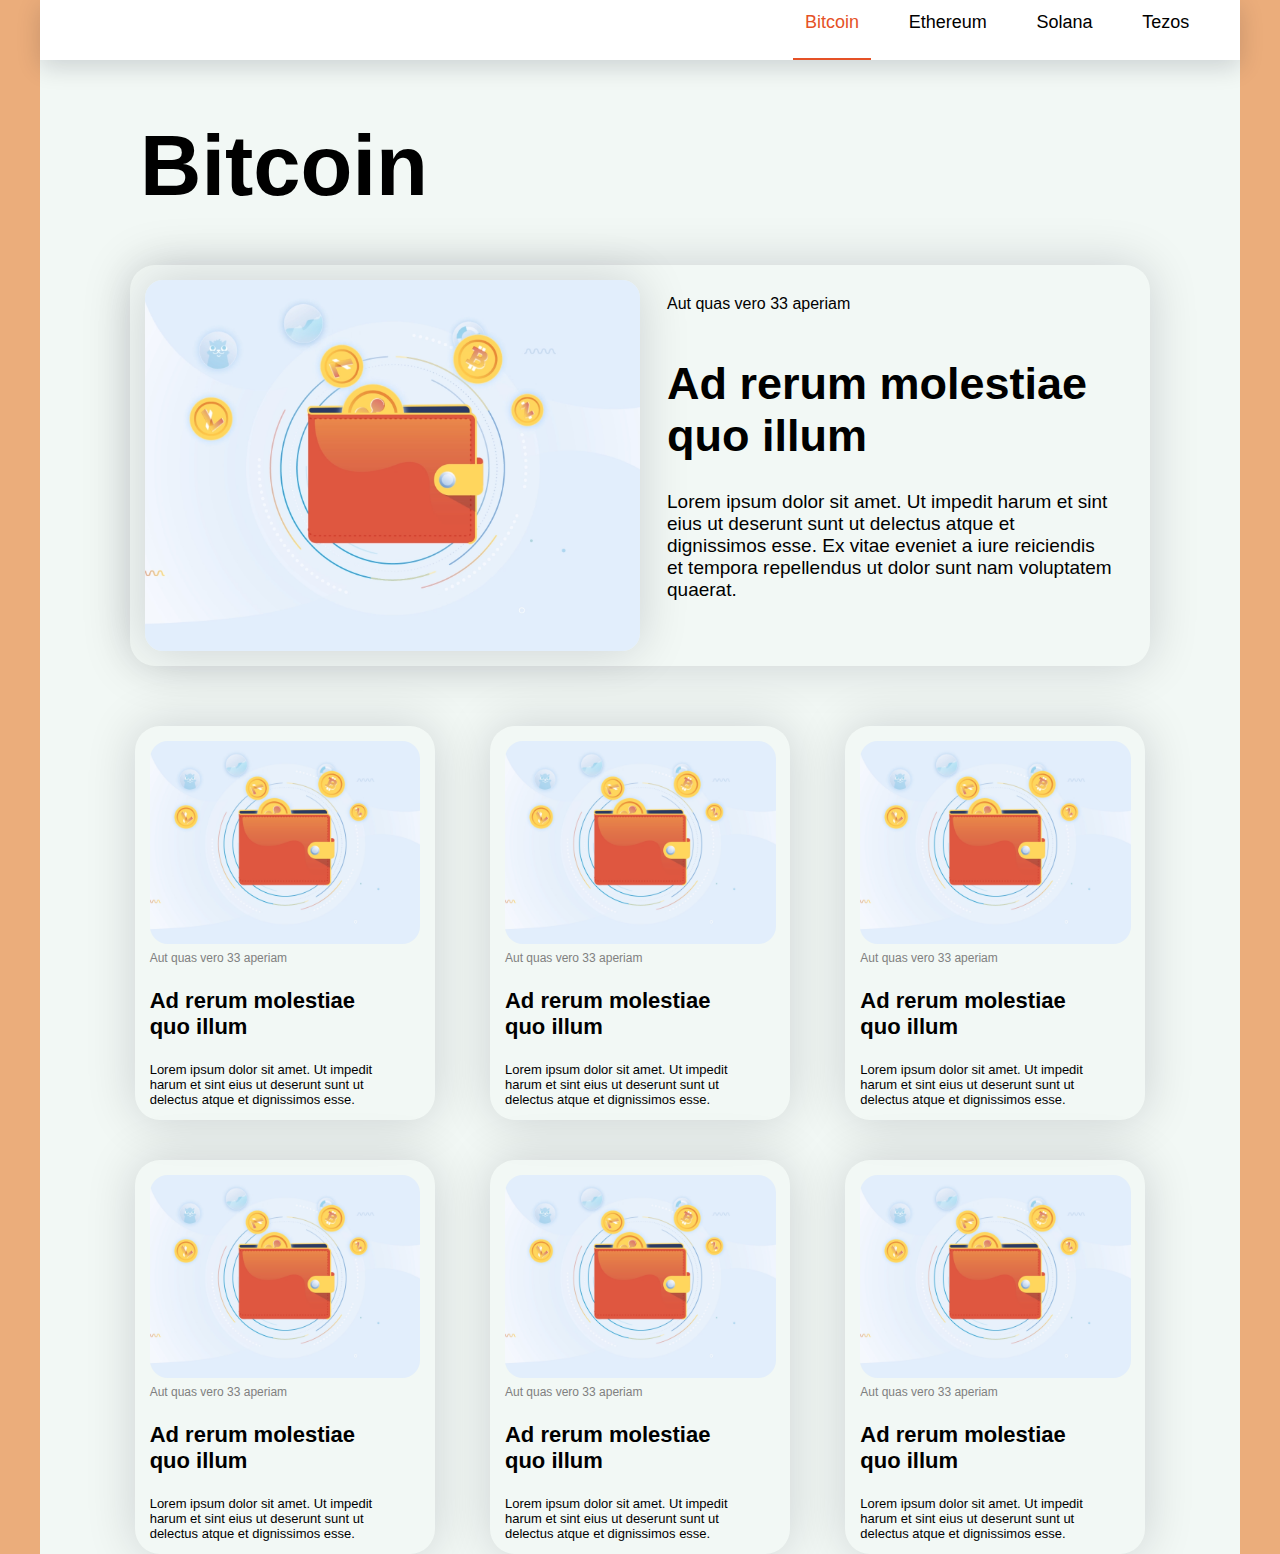
==== index.html @ 42859161 "Initial commit" ====
<!DOCTYPE html>
<html lang="fr">

<head>

    <!-- UTF-8 Permet l'usage d'emojis -->
    <meta charset="UTF-8">
    <meta http-equiv="X-UA-Compatible" content="IE=edge">
    <meta name="viewport" content="width=device-width, initial-scale=1.0">
    <link rel="stylesheet" href="styles.css">
    <link rel="preconnect" href="https://fonts.googleapis.com">
    <link rel="preconnect" href="https://fonts.googleapis.com">
    <link rel="preconnect" href="https://fonts.gstatic.com" crossorigin>
    <link href="https://fonts.googleapis.com/css2?family=Work+Sans:wght@400;500&display=swap" rel="stylesheet">
    <title>Bitcoin</title>
    <!-- https://dribbble.com/shots/15211151-What-are-your-next-priorities/attachments/6956027?mode=media -->

</head>

<body>
    
    <main class="page_acceuil">
        <nav>
            <div>
                <!-- <img src="./img/Bitcoin.svg.png" alt="Logo Bitcoin"> -->
            </div>
            <ol>
                <li class="selected_article">Bitcoin</li>
                <li>Ethereum</li>
                <li>Solana</li>
                <li>Tezos</li>
                <div>
                    
                </div>
            </ol>
        </nav>
        <h1>Bitcoin</h1>
        <article class="main_article">
        <a href="./article.html">
            <img src="img/179b21f1e09ff81594443f932325d4c7.png" alt="Wallet">
            <div>
                <span>Aut quas vero 33 aperiam</span>
                <h3>Ad rerum molestiae quo illum</h3>
                <p>Lorem ipsum dolor sit amet. Ut impedit harum et sint eius ut deserunt sunt ut delectus atque et
                    dignissimos esse. Ex vitae eveniet a iure reiciendis et tempora repellendus ut dolor sunt nam
                    voluptatem quaerat. </p>
            </div>
        </a>
        </article>

        <div class="container">
            <article class="sous_article ">
                <a href="teste">
                        <img src="img/179b21f1e09ff81594443f932325d4c7.png" alt="Wallet">
                        <span>Aut quas vero 33 aperiam</span>                       
                        <h3>Ad rerum molestiae quo illum</h3>
                        <p>Lorem ipsum dolor sit amet. Ut impedit harum et sint eius ut deserunt sunt ut delectus atque
                            et dignissimos esse.  </p>
                </a>
            </article>
            <article class="sous_article ">
                <a href="teste">
                        <img src="img/179b21f1e09ff81594443f932325d4c7.png" alt="Wallet">
                        <span>Aut quas vero 33 aperiam</span>                       
                        <h3>Ad rerum molestiae quo illum</h3>
                        <p>Lorem ipsum dolor sit amet. Ut impedit harum et sint eius ut deserunt sunt ut delectus atque
                            et dignissimos esse.  </p>
                </a>
            </article>
            <article class="sous_article ">
                <a href="teste">
                        <img src="img/179b21f1e09ff81594443f932325d4c7.png" alt="Wallet">
                        <span>Aut quas vero 33 aperiam</span>                       
                        <h3>Ad rerum molestiae quo illum</h3>
                        <p>Lorem ipsum dolor sit amet. Ut impedit harum et sint eius ut deserunt sunt ut delectus atque
                            et dignissimos esse.  </p>
                </a>
            </article>
            <article class="sous_article ">
                <a href="teste">
                        <img src="img/179b21f1e09ff81594443f932325d4c7.png" alt="Wallet">
                        <span>Aut quas vero 33 aperiam</span>                       
                        <h3>Ad rerum molestiae quo illum</h3>
                        <p>Lorem ipsum dolor sit amet. Ut impedit harum et sint eius ut deserunt sunt ut delectus atque
                            et dignissimos esse.  </p>
                </a>
            </article>
            <article class="sous_article ">
                <a href="teste">
                        <img src="img/179b21f1e09ff81594443f932325d4c7.png" alt="Wallet">
                        <span>Aut quas vero 33 aperiam</span>                       
                        <h3>Ad rerum molestiae quo illum</h3>
                        <p>Lorem ipsum dolor sit amet. Ut impedit harum et sint eius ut deserunt sunt ut delectus atque
                            et dignissimos esse.  </p>
                </a>
            </article>
            <article class="sous_article ">
                <a href="teste">
                        <img src="img/179b21f1e09ff81594443f932325d4c7.png" alt="Wallet">
                        <span>Aut quas vero 33 aperiam</span>                       
                        <h3>Ad rerum molestiae quo illum</h3>
                        <p>Lorem ipsum dolor sit amet. Ut impedit harum et sint eius ut deserunt sunt ut delectus atque
                            et dignissimos esse.  </p>
                </a>
            </article>
        </div>
    </main>
</body>

</html>
---- styles.css ----
@charset "UTF-8";

/* Police d'ecriture */
@font-face {
    font-family: "Haas Grotesk Med";
    src: url("/fonts/NHaasGroteskTXPro-65Md.ttf") format("truetype");
}

/* Style par defaut */

* {
    box-sizing: border-box;
}

:root {
    --bg-color: rgb(235, 173, 123);
    --main-color: #f2f8f5;
    --main-text-color: black;
    --sub-title-color: grey;
    --label : rgb(29, 119, 180);
    --main-style-color: #e55126;
    --item-bg-color : white;
    --shadow-color : rgba(5,15,31,0.16);
    --shadow_style_left : 0px 0px 50px 0 var(--shadow-color);
    --shadow_style_right : 0px 0px 50px 0 var(--shadow-color);
}

/* @media (prefers-color-scheme: dark) {
    :root {
        --bg-color: rgb(235, 173, 123);
        --main-color: #1d1d1d;
        --main-text-color: white;
        --sub-title-color: grey;
        --label : rgb(29, 119, 180);
        --main-style-color: #e55126;
        --item-bg-color: #232323;
        
        --shadow-color : rgba(95, 95, 95, 0.16);
    }
} */

body {
    background-color: var(--bg-color);
    font-family: 'Inter', sans-serif;
    border: 0;
    margin: 0;
}

main {
    margin: auto;
    width: 100%;
    max-width: 1200px;
    background-color: var(--main-color);
}

h1 {
    margin-left: 100px;
    margin-bottom: 50px;
    font-size: 85px;
}

img{
    width: 50%;
    border-radius: 18px;
    object-fit: cover;
}

a {
    font-style: normal;
    text-decoration: none;
}
/* Gestion du menu */

nav {
    display: flex;
    width: 100%;
    height: 60px;
    background-color: var(--item-bg-color);
    box-shadow : 0px 7px 25px 0 var(--shadow-color);
}

nav > div {
    height: 100%;
    width: 100px;
}

nav > div > img {
    margin : 5px;
    height: 100%;
    width: auto;
}

nav > ol {
    display: flex;
    justify-content: space-around;
    align-items: center;

    width: 500px;
    height: 100%;
    margin-left: calc(100% - 600px);
}

nav > ol > li {
    height: 100%;
    padding: 12px;
    
    list-style: none;
    font-size: 18px;
    color: var(---sub-title-color);
}

.selected_article {
    color : var(--main-style-color);
    border-bottom: 2.5px solid var(--main-style-color);
}

nav > ol > li:hover{
    color : var(--main-style-color);
    border-bottom: 2.5px solid var(--main-style-color);
}




/* ///////////////////////////////////////////////////////////// */
/* ////////////////////// Page d'acceuil ////////////////////// */
/* /////////////////////////////////////////////////////////// */


.page_acceuil a {
    color : var(---main-text-color);
}

.main_article {
    margin: auto;
    margin-bottom: 30px;
    width: 85%;
    padding : 15px;
    border-radius : 25px;
    box-shadow: var(--shadow_style_left);
}

.main_article a {
    display: flex;
    width : 100%;
    height : 100%;
}

.main_article > a > img {
    box-shadow: var(--shadow_style_left);
    width : 50%;
}

.main_article div {
    width: 48%;
    margin-left: 12px;
    padding : 15px;
}

.main_article div > span {
    font-size: 16px;
    color: var(---section-sub-color);
}

.main_article  div > h3 {
    font-size: 45px;
    margin-bottom: 15px;
}

.main_article  div > p {
    padding-top: 10px;
    font-size: 19px;
}

/* Sous Article  */

.container {
    margin: auto;
    width: 88%;
    
    display: grid;
    grid-template-columns: repeat(3, 1fr);
    grid-gap: 10px;
    grid-auto-rows: minmax(100px, auto);
    justify-items: center;
    
}

.sous_article {
    width: 100%;
    max-width: 300px;
    margin-top: 30px;
    border-radius : 25px;
    box-shadow: var(--shadow_style_left);
}

.sous_article img{
    width: 95%;
}

.sous_article a {
    margin-left : 15px;
    margin-top : 15px;
    display : block;
}

.sous_article > a > span {
    font-size: 12px;
    color: var(--sub-title-color);
}

.sous_article > a > h3 {
    font-size: 22px;
    width : 80%;
}
.sous_article > a > p {
    font-size: 13px;
    width : 80%;
}

/* Article principale */

h1, .article_title, .citation, nav {
    color: var(--main-text-color);
}

ol {
    margin-block-start: 0;
    margin-block-end: 0;
}

.article_title_label {
    font-size: 16px;
    color: #3c96ff;
}

.article_title {
    font-size: 32px;
    font-family: 'Inter', sans-serif;
    font-weight: 600
}

.article_title_infos {
    font-size: 16px;
    color: var(--sub-title-color);
}

.article {
    font-size: 18px;
    max-width: 752px;
    margin: 0 auto;
}



.citation {
    width : 90%;
    margin : auto;
    padding: 40px 32px;
    margin-top: 40px;
    margin-bottom: 40px;
    border-bottom-right-radius: 15px;
    border-top-right-radius: 15px;
    box-shadow: var(--shadow_style_left);
    font-size: 16px;
    border-left: 4px solid var(--main-style-color);
    background: var(--item-bg-color);
}

.sommaire {
    border-radius: 32px;
    background-color: var(--main-color);
    padding: 32px;
    margin-top: 24px;
}

.sommaire h3 {
    font-size: 24px;
    margin-bottom: 8px;
    color: var(--main-text-color);
    font-weight: 600;
    line-height: 1.45;
}


.article_main {
    overflow-wrap: break-word;
    margin-bottom: 32px;
    line-height: 1.6;
    color: var(--main-text-color);
    font-weight: 400;
    scroll-behavior: smooth;

}

.article_main h2 {
    margin-top: 40px;
}





.teste {
    display: block;
    background-color: black;
    width: 100px;
    height: 50px;
    color: white;
}

.teste::before{
    content: '21';
    animation: test 2s;
}

.teste{
    position: fixed;
    content: '000';
    animation: test 2s;
}

.teste::after{
    content: '000';
    animation: test 2s;
}


@keyframes test {
    0.0% {content : '000' ;} 
        0.5% {content : '003' ;} 1.0% {content : '006' ;} 1.5% {content : '009' ;} 2.0% {content : '012' ;} 2.5% {content : '017' ;} 3.0% {content : '022' ;} 3.5% {content : '027' ;} 4.0% {content : '032' ;} 4.5% {content : '037' ;} 5.0% {content : '042' ;} 5.5% {content : '047' ;} 6.0% {content : '052' ;} 6.5% {content : '057' ;} 7.0% {content : '062' ;} 7.5% {content : '067' ;} 8.0% {content : '072' ;} 8.5% {content : '077' ;} 9.0% {content : '082' ;} 9.5% {content : '087' ;} 10.0% {content : '092' ;} 10.5% {content : '097' ;} 11.0% {content : '102' ;} 11.5% {content : '109' ;} 12.0% {content : '116' ;} 12.5% {content : '123' ;} 13.0% {content : '130' ;} 13.5% {content : '137' ;} 14.0% {content : '144' ;} 14.5% {content : '151' ;} 15.0% {content : '158' ;} 15.5% {content : '165' ;} 16.0% {content : '172' ;} 16.5% {content : '179' ;} 17.0% {content : '186' ;} 17.5% {content : '193' ;} 18.0% {content : '200' ;} 18.5% {content : '207' ;} 19.0% {content : '214' ;} 19.5% {content : '221' ;} 20.0% {content : '228' ;} 20.5% {content : '235' ;} 21.0% {content : '242' ;} 21.5% {content : '249' ;} 22.0% {content : '256' ;} 22.5% {content : '263' ;} 23.0% {content : '270' ;} 23.5% {content : '277' ;} 24.0% {content : '284' ;} 24.5% {content : '291' ;} 25.0% {content : '298' ;} 25.5% {content : '305' ;} 26.0% {content : '312' ;} 26.5% {content : '319' ;} 27.0% {content : '326' ;} 27.5% {content : '333' ;} 28.0% {content : '340' ;} 28.5% {content : '347' ;} 29.0% {content : '354' ;} 29.5% {content : '361' ;} 30.0% {content : '368' ;} 30.5% {content : '375' ;} 31.0% {content : '382' ;} 31.5% {content : '389' ;} 32.0% {content : '396' ;} 32.5% {content : '403' ;} 33.0% {content : '410' ;} 33.5% {content : '417' ;} 34.0% {content : '424' ;} 34.5% {content : '431' ;} 35.0% {content : '438' ;} 35.5% {content : '445' ;} 36.0% {content : '452' ;} 36.5% {content : '459' ;} 37.0% {content : '466' ;} 37.5% {content : '473' ;} 38.0% {content : '480' ;} 38.5% {content : '487' ;} 39.0% {content : '494' ;} 39.5% {content : '501' ;} 40.0% {content : '508' ;} 40.5% {content : '515' ;} 41.0% {content : '522' ;} 41.5% {content : '529' ;} 42.0% {content : '536' ;} 42.5% {content : '543' ;} 43.0% {content : '550' ;} 43.5% {content : '557' ;} 44.0% {content : '564' ;} 44.5% {content : '571' ;} 45.0% {content : '578' ;} 45.5% {content : '585' ;} 46.0% {content : '592' ;} 46.5% {content : '599' ;} 47.0% {content : '606' ;} 47.5% {content : '613' ;} 48.0% {content : '620' ;} 48.5% {content : '627' ;} 49.0% {content : '634' ;} 49.5% {content : '641' ;} 50.0% {content : '648' ;} 50.5% {content : '655' ;} 51.0% {content : '662' ;} 51.5% {content : '669' ;} 52.0% {content : '676' ;} 52.5% {content : '683' ;} 53.0% {content : '690' ;} 53.5% {content : '697' ;} 54.0% {content : '704' ;} 54.5% {content : '711' ;} 55.0% {content : '718' ;} 55.5% {content : '725' ;} 56.0% {content : '732' ;} 56.5% {content : '739' ;} 57.0% {content : '746' ;} 57.5% {content : '753' ;} 58.0% {content : '760' ;} 58.5% {content : '767' ;} 59.0% {content : '774' ;} 59.5% {content : '781' ;} 60.0% {content : '788' ;} 60.5% {content : '795' ;} 61.0% {content : '802' ;} 61.5% {content : '809' ;} 62.0% {content : '816' ;} 62.5% {content : '823' ;} 63.0% {content : '830' ;} 63.5% {content : '837' ;} 64.0% {content : '844' ;} 64.5% {content : '851' ;} 65.0% {content : '858' ;} 65.5% {content : '865' ;} 66.0% {content : '872' ;} 66.5% {content : '879' ;} 67.0% {content : '886' ;} 67.5% {content : '893' ;} 68.0% {content : '900' ;} 68.5% {content : '907' ;} 69.0% {content : '914' ;} 69.5% {content : '921' ;} 70.0% {content : '928' ;} 70.5% {content : '935' ;} 71.0% {content : '942' ;} 71.5% {content : '949' ;} 72.0% {content : '956' ;} 72.5% {content : '963' ;} 73.0% {content : '970' ;} 73.5% {content : '977' ;} 74.0% {content : '984' ;} 74.5% {content : '991' ;} 75.0% {content : '998' ;} 75.5% {content : '000' ;} 76.0% {content : '003' ;} 76.5% {content : '006' ;} 77.0% {content : '009' ;} 77.5% {content : '012' ;} 78.0% {content : '017' ;} 78.5% {content : '022' ;} 79.0% {content : '027' ;} 79.5% {content : '032' ;} 80.0% {content : '037' ;} 80.5% {content : '042' ;} 81.0% {content : '047' ;} 81.5% {content : '052' ;} 82.0% {content : '057' ;} 82.5% {content : '062' ;} 83.0% {content : '067' ;} 83.5% {content : '072' ;} 84.0% {content : '077' ;} 84.5% {content : '082' ;} 85.0% {content : '087' ;} 85.5% {content : '092' ;} 86.0% {content : '097' ;} 86.5% {content : '102' ;} 87.0% {content : '109' ;} 87.5% {content : '116' ;} 88.0% {content : '123' ;} 88.5% {content : '130' ;} 89.0% {content : '137' ;} 89.5% {content : '144' ;} 90.0% {content : '151' ;} 90.5% {content : '158' ;} 91.0% {content : '165' ;} 91.5% {content : '172' ;} 92.0% {content : '179' ;} 92.5% {content : '186' ;} 93.0% {content : '193' ;} 93.5% {content : '200' ;} 94.0% {content : '207' ;} 94.5% {content : '214' ;} 95.0% {content : '221' ;} 95.5% {content : '228' ;} 96.0% {content : '235' ;} 96.5% {content : '242' ;} 97.0% {content : '249' ;} 97.5% {content : '256' ;} 98.0% {content : '263' ;} 98.5% {content : '270' ;} 99.0% {content : '277' ;} 99.5% {content : '284' ;} 
    100.0% {content : '000' ;}
}

@keyframes test2 {
    0.0% {content : '000' ;} 
        0.5% {content : '005' ;} 1.0% {content : '010' ;} 1.5% {content : '015' ;} 2.0% {content : '020' ;} 2.5% {content : '025' ;} 3.0% {content : '030' ;} 3.5% {content : '035' ;} 4.0% {content : '040' ;} 4.5% {content : '045' ;} 5.0% {content : '050' ;} 5.5% {content : '055' ;} 6.0% {content : '060' ;} 6.5% {content : '065' ;} 7.0% {content : '070' ;} 7.5% {content : '075' ;} 8.0% {content : '080' ;} 8.5% {content : '085' ;} 9.0% {content : '090' ;} 9.5% {content : '095' ;} 10.0% {content : '100' ;} 10.5% {content : '101' ;} 11.0% {content : '102' ;} 11.5% {content : '103' ;} 12.0% {content : '104' ;} 12.5% {content : '105' ;} 13.0% {content : '106' ;} 13.5% {content : '107' ;} 14.0% {content : '108' ;} 14.5% {content : '109' ;} 15.0% {content : '110' ;} 15.5% {content : '111' ;} 16.0% {content : '112' ;} 16.5% {content : '113' ;} 17.0% {content : '114' ;} 17.5% {content : '115' ;} 18.0% {content : '116' ;} 18.5% {content : '117' ;} 19.0% {content : '118' ;} 19.5% {content : '119' ;} 20.0% {content : '120' ;} 20.5% {content : '121' ;} 21.0% {content : '122' ;} 21.5% {content : '123' ;} 22.0% {content : '124' ;} 22.5% {content : '125' ;} 23.0% {content : '126' ;} 23.5% {content : '127' ;} 24.0% {content : '128' ;} 24.5% {content : '129' ;} 25.0% {content : '130' ;} 25.5% {content : '131' ;} 26.0% {content : '132' ;} 26.5% {content : '133' ;} 27.0% {content : '134' ;} 27.5% {content : '135' ;} 28.0% {content : '136' ;} 28.5% {content : '137' ;} 29.0% {content : '138' ;} 29.5% {content : '139' ;} 30.0% {content : '140' ;} 30.5% {content : '141' ;} 31.0% {content : '142' ;} 31.5% {content : '143' ;} 32.0% {content : '144' ;} 32.5% {content : '145' ;} 33.0% {content : '146' ;} 33.5% {content : '147' ;} 34.0% {content : '148' ;} 34.5% {content : '149' ;} 35.0% {content : '150' ;} 35.5% {content : '151' ;} 36.0% {content : '152' ;} 36.5% {content : '153' ;} 37.0% {content : '154' ;} 37.5% {content : '155' ;} 38.0% {content : '156' ;} 38.5% {content : '157' ;} 39.0% {content : '158' ;} 39.5% {content : '159' ;} 40.0% {content : '160' ;} 40.5% {content : '161' ;} 41.0% {content : '162' ;} 41.5% {content : '163' ;} 42.0% {content : '164' ;} 42.5% {content : '165' ;} 43.0% {content : '166' ;} 43.5% {content : '167' ;} 44.0% {content : '168' ;} 44.5% {content : '169' ;} 45.0% {content : '170' ;} 45.5% {content : '171' ;} 46.0% {content : '172' ;} 46.5% {content : '173' ;} 47.0% {content : '174' ;} 47.5% {content : '175' ;} 48.0% {content : '176' ;} 48.5% {content : '177' ;} 49.0% {content : '178' ;} 49.5% {content : '179' ;} 50.0% {content : '180' ;} 50.5% {content : '181' ;} 51.0% {content : '182' ;} 51.5% {content : '183' ;} 52.0% {content : '184' ;} 52.5% {content : '185' ;} 53.0% {content : '186' ;} 53.5% {content : '187' ;} 54.0% {content : '188' ;} 54.5% {content : '189' ;} 55.0% {content : '190' ;} 55.5% {content : '191' ;} 56.0% {content : '192' ;} 56.5% {content : '193' ;} 57.0% {content : '194' ;} 57.5% {content : '195' ;} 58.0% {content : '196' ;} 58.5% {content : '197' ;} 59.0% {content : '198' ;} 59.5% {content : '199' ;} 60.0% {content : '200' ;} 60.5% {content : '201' ;} 61.0% {content : '202' ;} 61.5% {content : '203' ;} 62.0% {content : '204' ;} 62.5% {content : '205' ;} 63.0% {content : '206' ;} 63.5% {content : '207' ;} 64.0% {content : '208' ;} 64.5% {content : '209' ;} 65.0% {content : '210' ;} 65.5% {content : '211' ;} 66.0% {content : '212' ;} 66.5% {content : '213' ;} 67.0% {content : '214' ;} 67.5% {content : '215' ;} 68.0% {content : '216' ;} 68.5% {content : '217' ;} 69.0% {content : '218' ;} 69.5% {content : '219' ;} 70.0% {content : '220' ;} 70.5% {content : '221' ;} 71.0% {content : '222' ;} 71.5% {content : '223' ;} 72.0% {content : '224' ;} 72.5% {content : '225' ;} 73.0% {content : '226' ;} 73.5% {content : '227' ;} 74.0% {content : '228' ;} 74.5% {content : '229' ;} 75.0% {content : '230' ;} 75.5% {content : '231' ;} 76.0% {content : '232' ;} 76.5% {content : '233' ;} 77.0% {content : '234' ;} 77.5% {content : '235' ;} 78.0% {content : '236' ;} 78.5% {content : '237' ;} 79.0% {content : '238' ;} 79.5% {content : '239' ;} 80.0% {content : '240' ;} 80.5% {content : '241' ;} 81.0% {content : '242' ;} 81.5% {content : '243' ;} 82.0% {content : '244' ;} 82.5% {content : '245' ;} 83.0% {content : '246' ;} 83.5% {content : '247' ;} 84.0% {content : '248' ;} 84.5% {content : '249' ;} 85.0% {content : '250' ;} 85.5% {content : '251' ;} 86.0% {content : '252' ;} 86.5% {content : '253' ;} 87.0% {content : '254' ;} 87.5% {content : '255' ;} 88.0% {content : '256' ;} 88.5% {content : '257' ;} 89.0% {content : '258' ;} 89.5% {content : '259' ;} 90.0% {content : '260' ;} 90.5% {content : '261' ;} 91.0% {content : '262' ;} 91.5% {content : '263' ;} 92.0% {content : '264' ;} 92.5% {content : '265' ;} 93.0% {content : '266' ;} 93.5% {content : '267' ;} 94.0% {content : '268' ;} 94.5% {content : '269' ;} 95.0% {content : '270' ;} 95.5% {content : '271' ;} 96.0% {content : '272' ;} 96.5% {content : '273' ;} 97.0% {content : '274' ;} 97.5% {content : '275' ;} 98.0% {content : '276' ;} 98.5% {content : '277' ;} 99.0% {content : '278' ;} 99.5% {content : '279' ;} 
    100.0% {content : '280' ;}
}
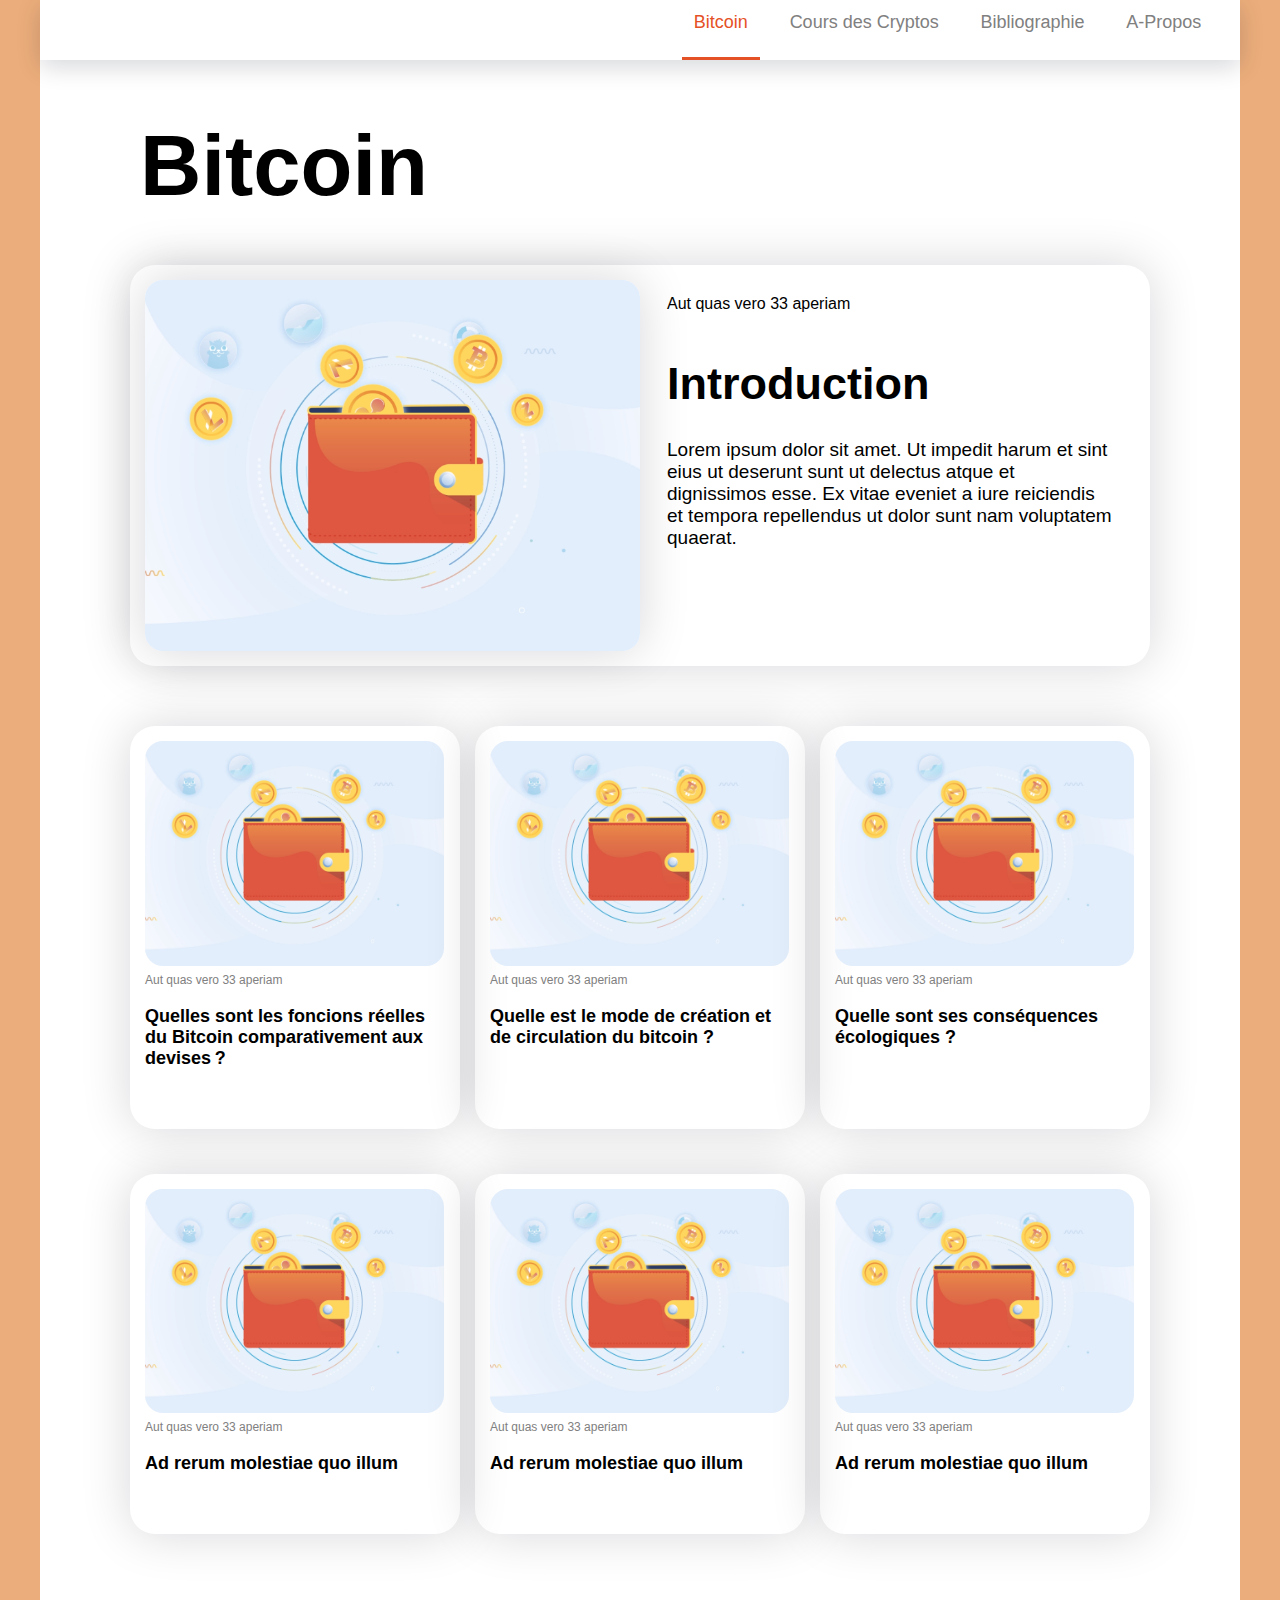
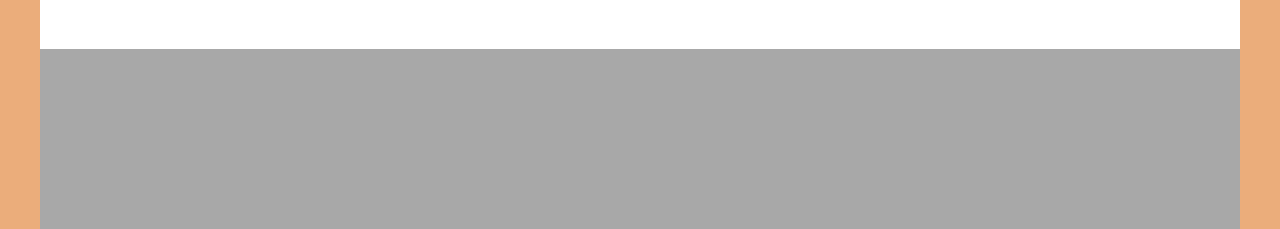
==== commit 43fa18a9: "dd" ====
--- a/index.html
+++ b/index.html
@@ -13,12 +13,11 @@
     <link rel="preconnect" href="https://fonts.gstatic.com" crossorigin>
     <link href="https://fonts.googleapis.com/css2?family=Work+Sans:wght@400;500&display=swap" rel="stylesheet">
     <title>Bitcoin</title>
-    <!-- https://dribbble.com/shots/15211151-What-are-your-next-priorities/attachments/6956027?mode=media -->
 
 </head>
 
 <body>
-    
+
     <main class="page_acceuil">
         <nav>
             <div>
@@ -26,84 +25,123 @@
             </div>
             <ol>
                 <li class="selected_article">Bitcoin</li>
-                <li>Ethereum</li>
-                <li>Solana</li>
-                <li>Tezos</li>
-                <div>
-                    
-                </div>
+                <li>Cours des Cryptos</li>
+                <li>Bibliographie</li>
+                <li>A-Propos</li>
+                <li class="sous_menu">
+                    <div>
+                        <ul>
+                            <a href="">
+                                <li>Quelles sont les foncions réelles du Bitcoin comparativement aux devises ?</li>
+                            </a>
+                            <a href="">
+                                <li>Quelle est le mode de création et de circulation du bitcoin ?</li>
+                            </a>
+                            <a href="">
+                                <li>Quelle sont ses conséquences écologiques ?</li>
+                            </a>
+                            <a href="">
+                                <li>Quelle place occupe le bitcoin parmi les titres spéculatifs ?</li>
+                            </a>
+                            <a href="">
+                                <li>Quelle place occupe le bitcoin parmi les titres spéculatifs ?</li>
+                            </a>
+                            <a href="">
+                                <li>Quelles sont ses perspectives d’avenir compte tenu des moyens de le contrôler ?</li>
+                            </a>
+                        </ul>
+                        <ul>
+                            <a href="">
+                                <li>Bitcoin</li>
+                            </a>
+                            <a href="">
+                                <li>Ethereum</li>
+                            </a>
+                            <a href="">
+                                <li>Solana</li>
+                            </a>
+                            <a href="">
+                                <li>Cardano</li>
+                            </a>
+                        </ul>
+                    </div>
+                </li>
             </ol>
         </nav>
         <h1>Bitcoin</h1>
         <article class="main_article">
-        <a href="./article.html">
-            <img src="img/179b21f1e09ff81594443f932325d4c7.png" alt="Wallet">
-            <div>
-                <span>Aut quas vero 33 aperiam</span>
-                <h3>Ad rerum molestiae quo illum</h3>
-                <p>Lorem ipsum dolor sit amet. Ut impedit harum et sint eius ut deserunt sunt ut delectus atque et
-                    dignissimos esse. Ex vitae eveniet a iure reiciendis et tempora repellendus ut dolor sunt nam
-                    voluptatem quaerat. </p>
-            </div>
-        </a>
+            <a href="./article.html">
+                <img src="img/179b21f1e09ff81594443f932325d4c7.png" alt="Wallet">
+                <div>
+                    <span>Aut quas vero 33 aperiam</span>
+                    <h3>Introduction</h3>
+                    <p>Lorem ipsum dolor sit amet. Ut impedit harum et sint eius ut deserunt sunt ut delectus atque et
+                        dignissimos esse. Ex vitae eveniet a iure reiciendis et tempora repellendus ut dolor sunt nam
+                        voluptatem quaerat. </p>
+                </div>
+            </a>
         </article>
 
         <div class="container">
             <article class="sous_article ">
                 <a href="teste">
-                        <img src="img/179b21f1e09ff81594443f932325d4c7.png" alt="Wallet">
-                        <span>Aut quas vero 33 aperiam</span>                       
-                        <h3>Ad rerum molestiae quo illum</h3>
-                        <p>Lorem ipsum dolor sit amet. Ut impedit harum et sint eius ut deserunt sunt ut delectus atque
-                            et dignissimos esse.  </p>
+                    <img src="img/179b21f1e09ff81594443f932325d4c7.png" alt="Wallet">
+                    <span>Aut quas vero 33 aperiam</span>
+                    <h3>Quelles sont les foncions réelles du Bitcoin comparativement aux devises&#8239?</h3>
+                    <p>Lorem ipsum dolor sit amet. Ut impedit harum et sint eius ut deserunt sunt ut delectus atque
+                        et dignissimos esse. </p>
                 </a>
             </article>
             <article class="sous_article ">
                 <a href="teste">
-                        <img src="img/179b21f1e09ff81594443f932325d4c7.png" alt="Wallet">
-                        <span>Aut quas vero 33 aperiam</span>                       
-                        <h3>Ad rerum molestiae quo illum</h3>
-                        <p>Lorem ipsum dolor sit amet. Ut impedit harum et sint eius ut deserunt sunt ut delectus atque
-                            et dignissimos esse.  </p>
+                    <img src="img/179b21f1e09ff81594443f932325d4c7.png" alt="Wallet">
+                    <span>Aut quas vero 33 aperiam</span>
+                    <h3>Quelle est le mode de création et de circulation du bitcoin ?</h3>
+                    <p>Lorem ipsum dolor sit amet. Ut impedit harum et sint eius ut deserunt sunt ut delectus atque
+                        et dignissimos esse. </p>
                 </a>
             </article>
             <article class="sous_article ">
                 <a href="teste">
-                        <img src="img/179b21f1e09ff81594443f932325d4c7.png" alt="Wallet">
-                        <span>Aut quas vero 33 aperiam</span>                       
-                        <h3>Ad rerum molestiae quo illum</h3>
-                        <p>Lorem ipsum dolor sit amet. Ut impedit harum et sint eius ut deserunt sunt ut delectus atque
-                            et dignissimos esse.  </p>
+                    <img src="img/179b21f1e09ff81594443f932325d4c7.png" alt="Wallet">
+                    <span>Aut quas vero 33 aperiam</span>
+                    <h3>Quelle sont ses conséquences écologiques ?</h3>
+                    <p>Lorem ipsum dolor sit amet. Ut impedit harum et sint eius ut deserunt sunt ut delectus atque
+                        et dignissimos esse. </p>
                 </a>
             </article>
             <article class="sous_article ">
                 <a href="teste">
-                        <img src="img/179b21f1e09ff81594443f932325d4c7.png" alt="Wallet">
-                        <span>Aut quas vero 33 aperiam</span>                       
-                        <h3>Ad rerum molestiae quo illum</h3>
-                        <p>Lorem ipsum dolor sit amet. Ut impedit harum et sint eius ut deserunt sunt ut delectus atque
-                            et dignissimos esse.  </p>
+                    <img src="img/179b21f1e09ff81594443f932325d4c7.png" alt="Wallet">
+                    <span>Aut quas vero 33 aperiam</span>
+                    <h3>Ad rerum molestiae quo illum</h3>
+                    <p>Lorem ipsum dolor sit amet. Ut impedit harum et sint eius ut deserunt sunt ut delectus atque
+                        et dignissimos esse. </p>
                 </a>
             </article>
             <article class="sous_article ">
                 <a href="teste">
-                        <img src="img/179b21f1e09ff81594443f932325d4c7.png" alt="Wallet">
-                        <span>Aut quas vero 33 aperiam</span>                       
-                        <h3>Ad rerum molestiae quo illum</h3>
-                        <p>Lorem ipsum dolor sit amet. Ut impedit harum et sint eius ut deserunt sunt ut delectus atque
-                            et dignissimos esse.  </p>
+                    <img src="img/179b21f1e09ff81594443f932325d4c7.png" alt="Wallet">
+                    <span>Aut quas vero 33 aperiam</span>
+                    <h3>Ad rerum molestiae quo illum</h3>
+                    <p>Lorem ipsum dolor sit amet. Ut impedit harum et sint eius ut deserunt sunt ut delectus atque
+                        et dignissimos esse. </p>
                 </a>
             </article>
             <article class="sous_article ">
                 <a href="teste">
-                        <img src="img/179b21f1e09ff81594443f932325d4c7.png" alt="Wallet">
-                        <span>Aut quas vero 33 aperiam</span>                       
-                        <h3>Ad rerum molestiae quo illum</h3>
-                        <p>Lorem ipsum dolor sit amet. Ut impedit harum et sint eius ut deserunt sunt ut delectus atque
-                            et dignissimos esse.  </p>
+                    <img src="img/179b21f1e09ff81594443f932325d4c7.png" alt="Wallet">
+                    <span>Aut quas vero 33 aperiam</span>
+                    <h3>Ad rerum molestiae quo illum</h3>
+                    <p>Lorem ipsum dolor sit amet. Ut impedit harum et sint eius ut deserunt sunt ut delectus atque
+                        et dignissimos esse. </p>
                 </a>
             </article>
+            <div class="teste"></div>
         </div>
+        <footer>
+            
+        </footer>
     </main>
 </body>
 
--- a/styles.css
+++ b/styles.css
@@ -7,6 +7,10 @@
 }
 
 /* Style par defaut */
+
+html {
+    scroll-behavior: smooth;
+}
 
 * {
     box-sizing: border-box;
@@ -50,7 +54,7 @@
     margin: auto;
     width: 100%;
     max-width: 1200px;
-    background-color: var(--main-color);
+    background-color: var(--item-bg-color);
 }
 
 h1 {
@@ -69,7 +73,10 @@
     font-style: normal;
     text-decoration: none;
 }
-/* Gestion du menu */
+
+/* ///////////////////////////////////////////////////////////// */
+/* ////////////////////// Barre Navigation //////////////////// */
+/* /////////////////////////////////////////////////////////// */
 
 nav {
     display: flex;
@@ -95,9 +102,9 @@
     justify-content: space-around;
     align-items: center;
 
-    width: 500px;
+    width: 650px;
     height: 100%;
-    margin-left: calc(100% - 600px);
+    margin-left: calc(100% - 700px);
 }
 
 nav > ol > li {
@@ -106,20 +113,153 @@
     
     list-style: none;
     font-size: 18px;
-    color: var(---sub-title-color);
-}
-
-.selected_article {
+    font-weight: 500;
+    color: var(--sub-title-color);
+}
+
+.selected_article, nav > ol > li:hover {
     color : var(--main-style-color);
-    border-bottom: 2.5px solid var(--main-style-color);
-}
-
-nav > ol > li:hover{
-    color : var(--main-style-color);
-    border-bottom: 2.5px solid var(--main-style-color);
-}
-
-
+    border-bottom: 3px solid var(--main-style-color);
+}
+
+
+
+footer {
+    height: 180px;
+    background-color: #a8a8a8;
+}
+
+/* ol > li::after{
+    position: absolute;
+    content: ' ';
+    padding: 0;
+    margin-top: 57px;
+    margin-left: -463px;
+    width: 0px;
+    height: 3px;
+    background-color: var(--main-style-color);
+    transition: margin-left 2s ,width 2s;
+}
+
+nav > ol > li:hover::after {
+    width: 1200px;
+    margin-left: -1183px;
+} 
+
+@keyframes animation_barre_nav {
+    from {
+        width: 0px;
+        margin-left: 463px;
+    }
+    to{
+        width: 1200px;
+        margin-left: -1200px;
+    }
+}
+*/
+
+.sous_menu {
+    flex :0;
+    padding: 0;
+}
+
+.sous_menu > div{
+    display: none;
+    position: absolute;
+    width: 100vw;
+    height: 350px;
+    max-width: 1200px;
+    margin-top: 60px;
+    margin-left: -1191px;
+    background-color: var(--item-bg-color);
+    border-bottom-left-radius: 35px;
+    border-bottom-right-radius: 35px;
+    border-top : transparent 2px solid;
+
+    align-items: center;
+    justify-content: flex-start;
+    
+    padding-left: 25px;
+    box-shadow : 0px 7px 10px 0 var(--shadow-color);
+}
+
+.sous_menu > div > ul {
+    display: block;
+    list-style-type: none;
+    height: auto;
+    font-size: 20px;
+}
+
+.sous_menu > div > ul > a > li{
+    margin-top : 20px;
+    animation: margin_li_sous_menu 1s;
+}
+
+nav > ol:hover > li.sous_menu > div, .sous_menu > div:hover { 
+    display : flex;  
+}
+
+.sous_menu > div > ul > a > li {
+    color: transparent;
+    background: linear-gradient(90deg, var(--main-style-color) 50%, var(--sub-title-color) 50%, var(--sub-title-color) 100%);
+    background-size: 200%;
+    
+    font-weight: 500;
+    -webkit-background-clip: text;
+    background-position: 100%;
+    transition: background-position 0.5s;
+}
+
+.sous_menu > div > ul > a > li:hover {
+    background-position: 0%;
+}
+
+
+/* Gestion ul li sous menu */
+.sous_menu ul:first-of-type {
+    margin-right: 120px;
+}
+
+.sous_menu ul:last-of-type::before{
+    position: absolute;
+    content: ' ' ;
+    height: 180px;
+    width: 2px;
+    background-color: var(--main-style-color);
+    margin-left: -80px;
+    margin-top: 0;
+    animation: barre_sous_menu 1s;
+}
+
+.sous_menu ul:last-of-type > a > li {
+    margin-top: 30px;
+}
+
+
+.sous_menu ul > a:first-of-type > li {
+    margin-top: 0;
+}
+
+@keyframes barre_sous_menu {
+    from {
+        height: 0px;
+        margin-top: -60px;
+    }
+}
+
+@keyframes margin_li_sous_menu {
+    from {
+        margin-top : 15px;
+    }
+}
+
+
+@media screen and (max-width: 1200px) {
+    .sous_menu > div{
+        position: absolute;
+        margin-left: calc(-100vw + 15px);
+    }
+}
 
 
 /* ///////////////////////////////////////////////////////////// */
@@ -128,7 +268,7 @@
 
 
 .page_acceuil a {
-    color : var(---main-text-color);
+    color : var(--main-text-color);
 }
 
 .main_article {
@@ -147,7 +287,7 @@
 }
 
 .main_article > a > img {
-    box-shadow: var(--shadow_style_left);
+    box-shadow: var(--shadow_style_right);
     width : 50%;
 }
 
@@ -159,7 +299,7 @@
 
 .main_article div > span {
     font-size: 16px;
-    color: var(---section-sub-color);
+    color: var(--section-sub-color);
 }
 
 .main_article  div > h3 {
@@ -176,19 +316,16 @@
 
 .container {
     margin: auto;
-    width: 88%;
-    
     display: grid;
     grid-template-columns: repeat(3, 1fr);
-    grid-gap: 10px;
+    grid-gap: 15px;
     grid-auto-rows: minmax(100px, auto);
     justify-items: center;
-    
+    width: 85%;
 }
 
 .sous_article {
     width: 100%;
-    max-width: 300px;
     margin-top: 30px;
     border-radius : 25px;
     box-shadow: var(--shadow_style_left);
@@ -202,6 +339,9 @@
     margin-left : 15px;
     margin-top : 15px;
     display : block;
+
+    
+    margin-bottom: 60px;
 }
 
 .sous_article > a > span {
@@ -210,16 +350,24 @@
 }
 
 .sous_article > a > h3 {
-    font-size: 22px;
-    width : 80%;
+    font-size: 18px;
+    width : 95%;
+    
 }
 .sous_article > a > p {
     font-size: 13px;
     width : 80%;
-}
-
-/* Article principale */
-
+    display: none;
+}
+
+/*   Sous article Hover */
+
+
+/* ///////////////////////////////////////////////////////////// */
+/* ////////////////////// Page d'article ////////////////////// */
+/* /////////////////////////////////////////////////////////// */
+
+/*  Aricle principale   */
 h1, .article_title, .citation, nav {
     color: var(--main-text-color);
 }
@@ -289,7 +437,6 @@
     line-height: 1.6;
     color: var(--main-text-color);
     font-weight: 400;
-    scroll-behavior: smooth;
 
 }
 
@@ -298,42 +445,205 @@
 }
 
 
-
-
-
-.teste {
-    display: block;
-    background-color: black;
-    width: 100px;
+/* ///////////////////////////////////////////////////////////// */
+/* //////////////////// Selection article ///////////////////// */
+/* /////////////////////////////////////////////////////////// */
+
+/*  Bouton suivant  */ 
+.bouton_suivant{
+    display: flex;
+    justify-content: flex-end; 
+    padding-right: 50px;
+}
+
+.bouton_suivant a {
+    display: flex;
+    flex-direction: row-reverse;
+    align-items: center;
+}
+.bouton_suivant p {
+    font-weight: 500;
+    font-size: 20px;
+    margin: 0;
+    margin-right: 10px;
+    color: transparent;
+    background: linear-gradient(90deg, var(--main-style-color) 50%, var(--sub-title-color) 50%, var(--sub-title-color) 100%);
+    background-size: 200%;
+    
+    -webkit-background-clip: text;
+    background-position: 100%;
+    transition: background-position 1s;
+}
+
+.bouton_suivant p:hover {
+    background-position: 0%;
+}
+
+.bouton_suivant a > div:hover ~ p {
+    background-position: 0%;
+}
+
+.bouton_suivant p::after {
+    content: ' ';
+    position: absolute;
+    width: 0px;
+    height: 2px;
+    margin-top: 22px;
+    margin-left: -136px;
+    background-color: var(--main-style-color);
+    transition: width 1s;
+}
+
+.bouton_suivant p:hover::after {
+    width: 135px;
+}
+
+.bouton_suivant a > div:hover ~ p::after {
+    width: 135px;
+}
+
+.bouton_suivant a > div {
+    width: 50px;
     height: 50px;
-    color: white;
-}
-
-.teste::before{
-    content: '21';
-    animation: test 2s;
-}
-
-.teste{
-    position: fixed;
-    content: '000';
-    animation: test 2s;
-}
-
-.teste::after{
-    content: '000';
-    animation: test 2s;
-}
-
-
-@keyframes test {
-    0.0% {content : '000' ;} 
-        0.5% {content : '003' ;} 1.0% {content : '006' ;} 1.5% {content : '009' ;} 2.0% {content : '012' ;} 2.5% {content : '017' ;} 3.0% {content : '022' ;} 3.5% {content : '027' ;} 4.0% {content : '032' ;} 4.5% {content : '037' ;} 5.0% {content : '042' ;} 5.5% {content : '047' ;} 6.0% {content : '052' ;} 6.5% {content : '057' ;} 7.0% {content : '062' ;} 7.5% {content : '067' ;} 8.0% {content : '072' ;} 8.5% {content : '077' ;} 9.0% {content : '082' ;} 9.5% {content : '087' ;} 10.0% {content : '092' ;} 10.5% {content : '097' ;} 11.0% {content : '102' ;} 11.5% {content : '109' ;} 12.0% {content : '116' ;} 12.5% {content : '123' ;} 13.0% {content : '130' ;} 13.5% {content : '137' ;} 14.0% {content : '144' ;} 14.5% {content : '151' ;} 15.0% {content : '158' ;} 15.5% {content : '165' ;} 16.0% {content : '172' ;} 16.5% {content : '179' ;} 17.0% {content : '186' ;} 17.5% {content : '193' ;} 18.0% {content : '200' ;} 18.5% {content : '207' ;} 19.0% {content : '214' ;} 19.5% {content : '221' ;} 20.0% {content : '228' ;} 20.5% {content : '235' ;} 21.0% {content : '242' ;} 21.5% {content : '249' ;} 22.0% {content : '256' ;} 22.5% {content : '263' ;} 23.0% {content : '270' ;} 23.5% {content : '277' ;} 24.0% {content : '284' ;} 24.5% {content : '291' ;} 25.0% {content : '298' ;} 25.5% {content : '305' ;} 26.0% {content : '312' ;} 26.5% {content : '319' ;} 27.0% {content : '326' ;} 27.5% {content : '333' ;} 28.0% {content : '340' ;} 28.5% {content : '347' ;} 29.0% {content : '354' ;} 29.5% {content : '361' ;} 30.0% {content : '368' ;} 30.5% {content : '375' ;} 31.0% {content : '382' ;} 31.5% {content : '389' ;} 32.0% {content : '396' ;} 32.5% {content : '403' ;} 33.0% {content : '410' ;} 33.5% {content : '417' ;} 34.0% {content : '424' ;} 34.5% {content : '431' ;} 35.0% {content : '438' ;} 35.5% {content : '445' ;} 36.0% {content : '452' ;} 36.5% {content : '459' ;} 37.0% {content : '466' ;} 37.5% {content : '473' ;} 38.0% {content : '480' ;} 38.5% {content : '487' ;} 39.0% {content : '494' ;} 39.5% {content : '501' ;} 40.0% {content : '508' ;} 40.5% {content : '515' ;} 41.0% {content : '522' ;} 41.5% {content : '529' ;} 42.0% {content : '536' ;} 42.5% {content : '543' ;} 43.0% {content : '550' ;} 43.5% {content : '557' ;} 44.0% {content : '564' ;} 44.5% {content : '571' ;} 45.0% {content : '578' ;} 45.5% {content : '585' ;} 46.0% {content : '592' ;} 46.5% {content : '599' ;} 47.0% {content : '606' ;} 47.5% {content : '613' ;} 48.0% {content : '620' ;} 48.5% {content : '627' ;} 49.0% {content : '634' ;} 49.5% {content : '641' ;} 50.0% {content : '648' ;} 50.5% {content : '655' ;} 51.0% {content : '662' ;} 51.5% {content : '669' ;} 52.0% {content : '676' ;} 52.5% {content : '683' ;} 53.0% {content : '690' ;} 53.5% {content : '697' ;} 54.0% {content : '704' ;} 54.5% {content : '711' ;} 55.0% {content : '718' ;} 55.5% {content : '725' ;} 56.0% {content : '732' ;} 56.5% {content : '739' ;} 57.0% {content : '746' ;} 57.5% {content : '753' ;} 58.0% {content : '760' ;} 58.5% {content : '767' ;} 59.0% {content : '774' ;} 59.5% {content : '781' ;} 60.0% {content : '788' ;} 60.5% {content : '795' ;} 61.0% {content : '802' ;} 61.5% {content : '809' ;} 62.0% {content : '816' ;} 62.5% {content : '823' ;} 63.0% {content : '830' ;} 63.5% {content : '837' ;} 64.0% {content : '844' ;} 64.5% {content : '851' ;} 65.0% {content : '858' ;} 65.5% {content : '865' ;} 66.0% {content : '872' ;} 66.5% {content : '879' ;} 67.0% {content : '886' ;} 67.5% {content : '893' ;} 68.0% {content : '900' ;} 68.5% {content : '907' ;} 69.0% {content : '914' ;} 69.5% {content : '921' ;} 70.0% {content : '928' ;} 70.5% {content : '935' ;} 71.0% {content : '942' ;} 71.5% {content : '949' ;} 72.0% {content : '956' ;} 72.5% {content : '963' ;} 73.0% {content : '970' ;} 73.5% {content : '977' ;} 74.0% {content : '984' ;} 74.5% {content : '991' ;} 75.0% {content : '998' ;} 75.5% {content : '000' ;} 76.0% {content : '003' ;} 76.5% {content : '006' ;} 77.0% {content : '009' ;} 77.5% {content : '012' ;} 78.0% {content : '017' ;} 78.5% {content : '022' ;} 79.0% {content : '027' ;} 79.5% {content : '032' ;} 80.0% {content : '037' ;} 80.5% {content : '042' ;} 81.0% {content : '047' ;} 81.5% {content : '052' ;} 82.0% {content : '057' ;} 82.5% {content : '062' ;} 83.0% {content : '067' ;} 83.5% {content : '072' ;} 84.0% {content : '077' ;} 84.5% {content : '082' ;} 85.0% {content : '087' ;} 85.5% {content : '092' ;} 86.0% {content : '097' ;} 86.5% {content : '102' ;} 87.0% {content : '109' ;} 87.5% {content : '116' ;} 88.0% {content : '123' ;} 88.5% {content : '130' ;} 89.0% {content : '137' ;} 89.5% {content : '144' ;} 90.0% {content : '151' ;} 90.5% {content : '158' ;} 91.0% {content : '165' ;} 91.5% {content : '172' ;} 92.0% {content : '179' ;} 92.5% {content : '186' ;} 93.0% {content : '193' ;} 93.5% {content : '200' ;} 94.0% {content : '207' ;} 94.5% {content : '214' ;} 95.0% {content : '221' ;} 95.5% {content : '228' ;} 96.0% {content : '235' ;} 96.5% {content : '242' ;} 97.0% {content : '249' ;} 97.5% {content : '256' ;} 98.0% {content : '263' ;} 98.5% {content : '270' ;} 99.0% {content : '277' ;} 99.5% {content : '284' ;} 
-    100.0% {content : '000' ;}
-}
-
-@keyframes test2 {
-    0.0% {content : '000' ;} 
-        0.5% {content : '005' ;} 1.0% {content : '010' ;} 1.5% {content : '015' ;} 2.0% {content : '020' ;} 2.5% {content : '025' ;} 3.0% {content : '030' ;} 3.5% {content : '035' ;} 4.0% {content : '040' ;} 4.5% {content : '045' ;} 5.0% {content : '050' ;} 5.5% {content : '055' ;} 6.0% {content : '060' ;} 6.5% {content : '065' ;} 7.0% {content : '070' ;} 7.5% {content : '075' ;} 8.0% {content : '080' ;} 8.5% {content : '085' ;} 9.0% {content : '090' ;} 9.5% {content : '095' ;} 10.0% {content : '100' ;} 10.5% {content : '101' ;} 11.0% {content : '102' ;} 11.5% {content : '103' ;} 12.0% {content : '104' ;} 12.5% {content : '105' ;} 13.0% {content : '106' ;} 13.5% {content : '107' ;} 14.0% {content : '108' ;} 14.5% {content : '109' ;} 15.0% {content : '110' ;} 15.5% {content : '111' ;} 16.0% {content : '112' ;} 16.5% {content : '113' ;} 17.0% {content : '114' ;} 17.5% {content : '115' ;} 18.0% {content : '116' ;} 18.5% {content : '117' ;} 19.0% {content : '118' ;} 19.5% {content : '119' ;} 20.0% {content : '120' ;} 20.5% {content : '121' ;} 21.0% {content : '122' ;} 21.5% {content : '123' ;} 22.0% {content : '124' ;} 22.5% {content : '125' ;} 23.0% {content : '126' ;} 23.5% {content : '127' ;} 24.0% {content : '128' ;} 24.5% {content : '129' ;} 25.0% {content : '130' ;} 25.5% {content : '131' ;} 26.0% {content : '132' ;} 26.5% {content : '133' ;} 27.0% {content : '134' ;} 27.5% {content : '135' ;} 28.0% {content : '136' ;} 28.5% {content : '137' ;} 29.0% {content : '138' ;} 29.5% {content : '139' ;} 30.0% {content : '140' ;} 30.5% {content : '141' ;} 31.0% {content : '142' ;} 31.5% {content : '143' ;} 32.0% {content : '144' ;} 32.5% {content : '145' ;} 33.0% {content : '146' ;} 33.5% {content : '147' ;} 34.0% {content : '148' ;} 34.5% {content : '149' ;} 35.0% {content : '150' ;} 35.5% {content : '151' ;} 36.0% {content : '152' ;} 36.5% {content : '153' ;} 37.0% {content : '154' ;} 37.5% {content : '155' ;} 38.0% {content : '156' ;} 38.5% {content : '157' ;} 39.0% {content : '158' ;} 39.5% {content : '159' ;} 40.0% {content : '160' ;} 40.5% {content : '161' ;} 41.0% {content : '162' ;} 41.5% {content : '163' ;} 42.0% {content : '164' ;} 42.5% {content : '165' ;} 43.0% {content : '166' ;} 43.5% {content : '167' ;} 44.0% {content : '168' ;} 44.5% {content : '169' ;} 45.0% {content : '170' ;} 45.5% {content : '171' ;} 46.0% {content : '172' ;} 46.5% {content : '173' ;} 47.0% {content : '174' ;} 47.5% {content : '175' ;} 48.0% {content : '176' ;} 48.5% {content : '177' ;} 49.0% {content : '178' ;} 49.5% {content : '179' ;} 50.0% {content : '180' ;} 50.5% {content : '181' ;} 51.0% {content : '182' ;} 51.5% {content : '183' ;} 52.0% {content : '184' ;} 52.5% {content : '185' ;} 53.0% {content : '186' ;} 53.5% {content : '187' ;} 54.0% {content : '188' ;} 54.5% {content : '189' ;} 55.0% {content : '190' ;} 55.5% {content : '191' ;} 56.0% {content : '192' ;} 56.5% {content : '193' ;} 57.0% {content : '194' ;} 57.5% {content : '195' ;} 58.0% {content : '196' ;} 58.5% {content : '197' ;} 59.0% {content : '198' ;} 59.5% {content : '199' ;} 60.0% {content : '200' ;} 60.5% {content : '201' ;} 61.0% {content : '202' ;} 61.5% {content : '203' ;} 62.0% {content : '204' ;} 62.5% {content : '205' ;} 63.0% {content : '206' ;} 63.5% {content : '207' ;} 64.0% {content : '208' ;} 64.5% {content : '209' ;} 65.0% {content : '210' ;} 65.5% {content : '211' ;} 66.0% {content : '212' ;} 66.5% {content : '213' ;} 67.0% {content : '214' ;} 67.5% {content : '215' ;} 68.0% {content : '216' ;} 68.5% {content : '217' ;} 69.0% {content : '218' ;} 69.5% {content : '219' ;} 70.0% {content : '220' ;} 70.5% {content : '221' ;} 71.0% {content : '222' ;} 71.5% {content : '223' ;} 72.0% {content : '224' ;} 72.5% {content : '225' ;} 73.0% {content : '226' ;} 73.5% {content : '227' ;} 74.0% {content : '228' ;} 74.5% {content : '229' ;} 75.0% {content : '230' ;} 75.5% {content : '231' ;} 76.0% {content : '232' ;} 76.5% {content : '233' ;} 77.0% {content : '234' ;} 77.5% {content : '235' ;} 78.0% {content : '236' ;} 78.5% {content : '237' ;} 79.0% {content : '238' ;} 79.5% {content : '239' ;} 80.0% {content : '240' ;} 80.5% {content : '241' ;} 81.0% {content : '242' ;} 81.5% {content : '243' ;} 82.0% {content : '244' ;} 82.5% {content : '245' ;} 83.0% {content : '246' ;} 83.5% {content : '247' ;} 84.0% {content : '248' ;} 84.5% {content : '249' ;} 85.0% {content : '250' ;} 85.5% {content : '251' ;} 86.0% {content : '252' ;} 86.5% {content : '253' ;} 87.0% {content : '254' ;} 87.5% {content : '255' ;} 88.0% {content : '256' ;} 88.5% {content : '257' ;} 89.0% {content : '258' ;} 89.5% {content : '259' ;} 90.0% {content : '260' ;} 90.5% {content : '261' ;} 91.0% {content : '262' ;} 91.5% {content : '263' ;} 92.0% {content : '264' ;} 92.5% {content : '265' ;} 93.0% {content : '266' ;} 93.5% {content : '267' ;} 94.0% {content : '268' ;} 94.5% {content : '269' ;} 95.0% {content : '270' ;} 95.5% {content : '271' ;} 96.0% {content : '272' ;} 96.5% {content : '273' ;} 97.0% {content : '274' ;} 97.5% {content : '275' ;} 98.0% {content : '276' ;} 98.5% {content : '277' ;} 99.0% {content : '278' ;} 99.5% {content : '279' ;} 
-    100.0% {content : '280' ;}
+    background-color: var(--main-style-color);
+    border-radius: 15px;
+}
+
+.fleche {
+    margin-left: 3px;
+}
+
+.fleche_part1::before {
+    position: absolute;
+    content: ' ';
+    background-color: white;
+    width: 30px;
+    height: 2px;
+    margin-top: 25px;
+    margin-left: 6px;
+    border-radius: 2px;
+}
+
+.fleche_part2::before {
+    position: absolute;
+    content: ' ';
+    background-color: white;
+    width: 15px;
+    height: 2px;
+    margin-top: 20px;
+    margin-left: 23px;
+    transform: rotate(45deg);
+    border-radius: 2px;
+}
+
+.fleche_part2::after{
+    position: absolute;
+    content: ' ';
+    background-color: white;
+    width: 15px;
+    height: 2px;
+    margin-top: 30px;
+    margin-left: 23px;
+    transform: rotate(-45deg);
+    border-radius: 2px;
+}
+
+.selection_article > h2 {
+    text-align: center;
+    color: var(--sub-title-color);
+    font-size: 25px;
+    font-weight: 400;
+}
+
+.selection_article > h2::after {
+    position: absolute;
+    content: ' ';
+    margin-top: 50px;
+    margin-left: -263px;
+
+    width: 323px;
+    height: 2px;
+    background-color: var(--sub-title-color);
+
+}
+
+
+/* ///////////////////////////////////////////////////////////// */
+/* ////////////////////     Carousel    /////////////////////// */
+/* /////////////////////////////////////////////////////////// */
+
+.carousel {
+    width: 90%;
+    margin: auto;
+    overflow-x: scroll ;
+    display: flex;
+    margin-top: 50px;
+    box-shadow: 0px 0px 30px 0 var(--shadow-color);
+    border-radius: 25px;
+    -webkit-appearance: none;
+
+    /* A virer */
+    margin-bottom: 200px;
+    
+
+    /* style moz */
+    scrollbar-width: thin;
+}
+
+
+/*      Style Webkit    */
+.carousel::-webkit-scrollbar {
+    height: 10px;
+    border-bottom-right-radius: 10px;
+    border-bottom-left-radius: 10px;
+    background-color: var(--main-color);
+    box-shadow: inset 0px 0px 4px 0 var(--shadow-color);
+}
+
+.carousel::-webkit-scrollbar-corner {
+    display: none;
+}
+
+.carousel::-webkit-scrollbar-thumb {
+    border-radius: 10px;
+    background-color: var(--sub-title-color);
+}
+.carousel > .sous_article {
+    width: 30%;
+    flex-shrink: 0;
+    margin : 10px;
+    box-shadow: 0px 0px 20px 0 var(--shadow-color);
+}
+
+.carousel > .sous_article > a {
+    color: var(--main-text-color);
+}
+
+
+
+/* ///////////////////////////////////////////////////////////// */
+/* //////////////     Image svg gestion css    //////////////// */
+/* /////////////////////////////////////////////////////////// */
+
+
+.img_svg_second_color {
+    fill: none;
+    stroke-width: 5px;
+    stroke : var(--main-text-color);
+}
+
+.img_svg_second_color, .img_svg_main_color {
+    fill-rule: evenodd;
+}
+
+#Accolade_1, #Accolade_2 {
+    fill : var(--main-style-color);
+}
+
+#case_grp3 {
+    stroke : var(--main-style-color);
+}
+
+.image_svg > svg{
+    width : 50%;
 }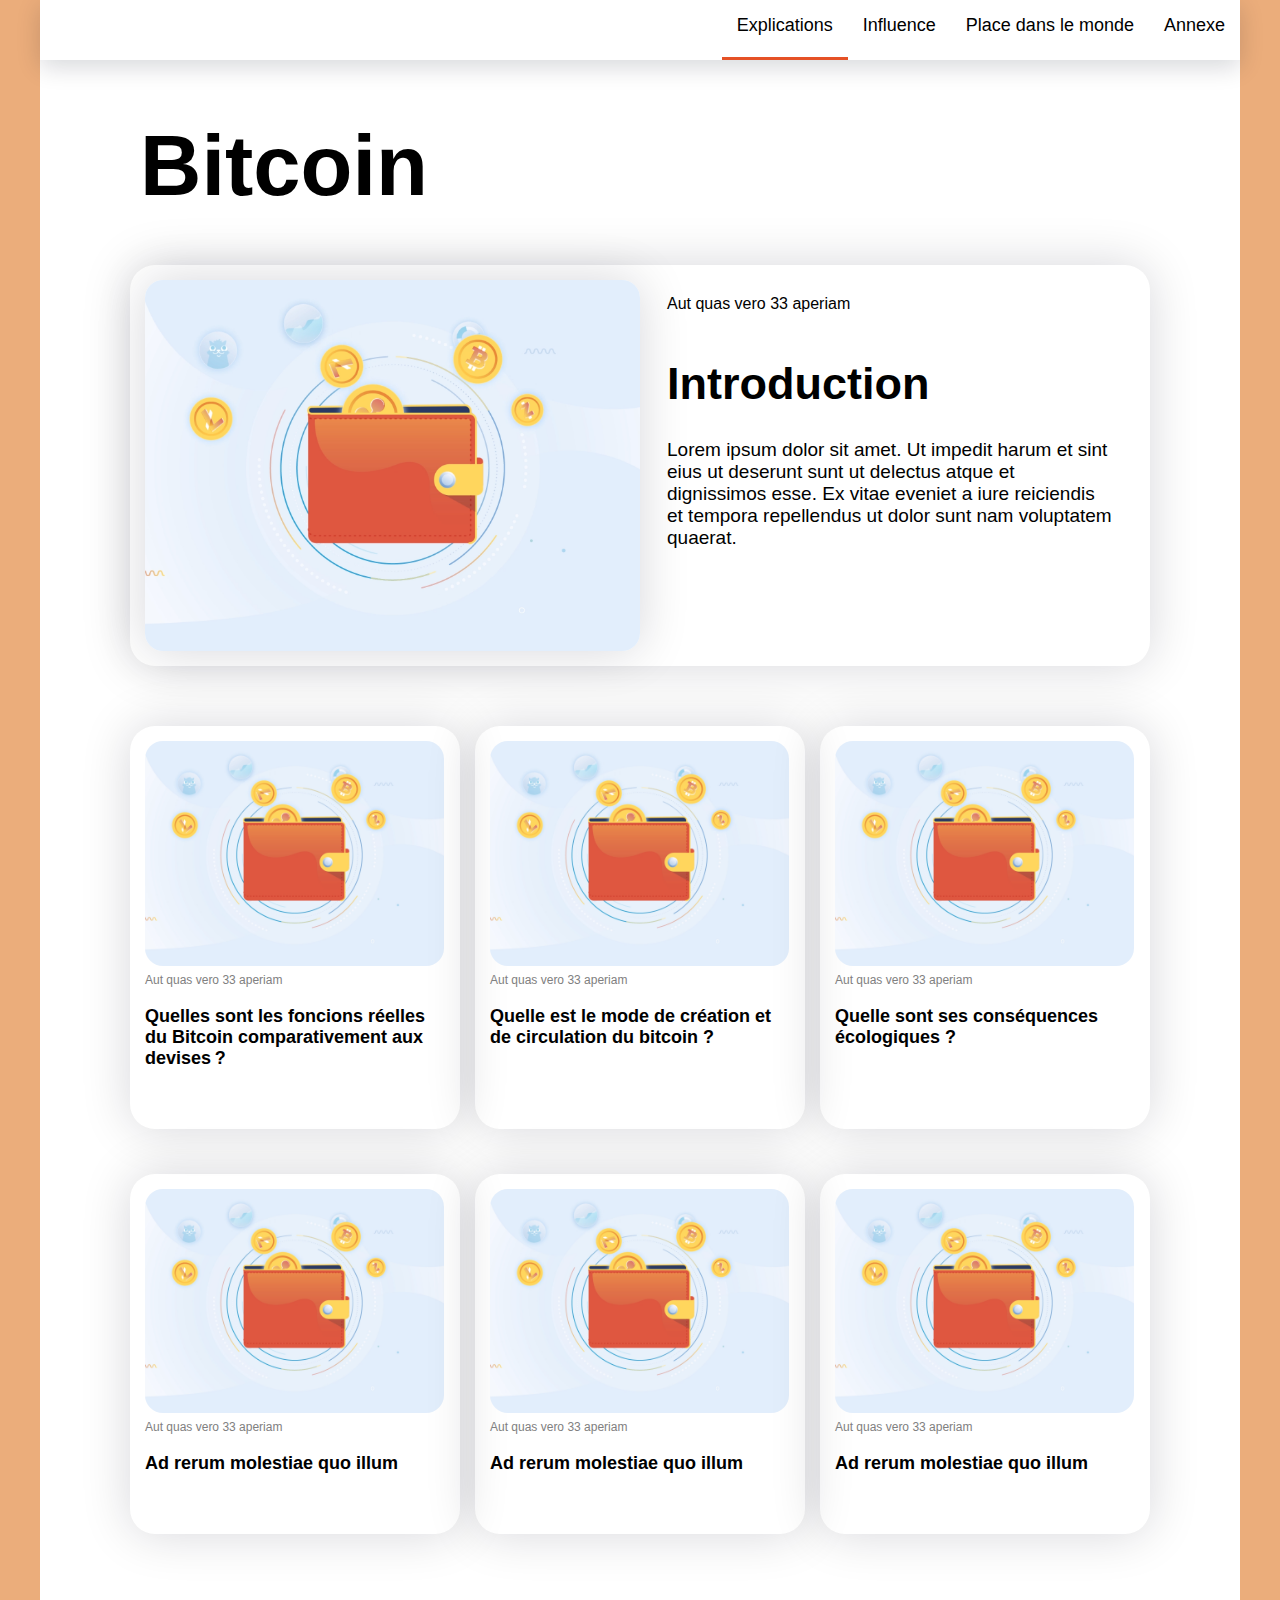
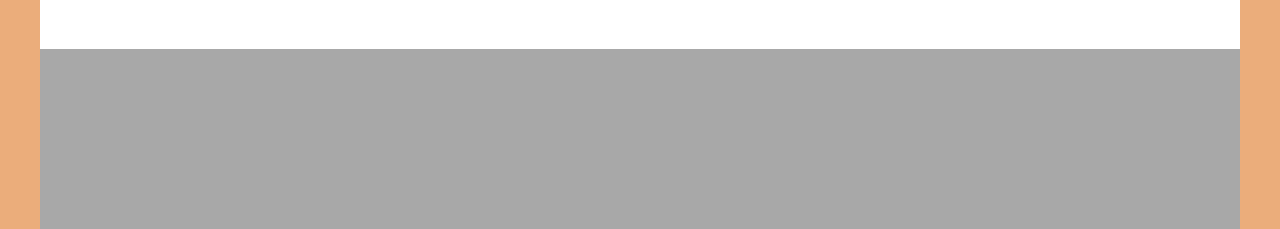
==== commit 6128c6c0: "tt" ====
--- a/index.html
+++ b/index.html
@@ -24,48 +24,44 @@
                 <!-- <img src="./img/Bitcoin.svg.png" alt="Logo Bitcoin"> -->
             </div>
             <ol>
-                <li class="selected_article">Bitcoin</li>
-                <li>Cours des Cryptos</li>
-                <li>Bibliographie</li>
-                <li>A-Propos</li>
-                <li class="sous_menu">
-                    <div>
+                <li class="selected_article">
+                    <a href="#">Explications</a>
+                    <div class="sous_menu">
                         <ul>
-                            <a href="">
-                                <li>Quelles sont les foncions réelles du Bitcoin comparativement aux devises ?</li>
-                            </a>
-                            <a href="">
-                                <li>Quelle est le mode de création et de circulation du bitcoin ?</li>
-                            </a>
-                            <a href="">
-                                <li>Quelle sont ses conséquences écologiques ?</li>
-                            </a>
-                            <a href="">
-                                <li>Quelle place occupe le bitcoin parmi les titres spéculatifs ?</li>
-                            </a>
-                            <a href="">
-                                <li>Quelle place occupe le bitcoin parmi les titres spéculatifs ?</li>
-                            </a>
-                            <a href="">
-                                <li>Quelles sont ses perspectives d’avenir compte tenu des moyens de le contrôler ?</li>
-                            </a>
-                        </ul>
-                        <ul>
-                            <a href="">
-                                <li>Bitcoin</li>
-                            </a>
-                            <a href="">
-                                <li>Ethereum</li>
-                            </a>
-                            <a href="">
-                                <li>Solana</li>
-                            </a>
-                            <a href="">
-                                <li>Cardano</li>
-                            </a>
+                            <li><a href="#">Quelles sont les foncions réelles du Bitcoin comparativement aux devises ?</a></li>
+                            <li><a href="#">Quelle est le mode de création et de circulation du bitcoin ?</a></li>
                         </ul>
                     </div>
                 </li>
+                <li>
+                    <a href="#">Influence</a>
+                    <div class="sous_menu">
+                        <ul>
+                            <li><a href="#">Quelles sont les raisons du succès du Bitcoin ?</a></li>
+                            <li><a href="#">Quelle sont ses conséquences écologiques ?</a></li>
+                        </ul>
+                    </div>
+                </li>
+                <li>
+                    <a href="#">Place dans le monde</a>
+                    <div class="sous_menu">
+                        <ul>
+                            <li><a href="#">Quelle place occupe le bitcoin parmi les titres spéculatifs ?</a></li>
+                            <li><a href="#">Quelles sont ses perspectives d’avenir compte tenu des moyens de le contrôler ?</a></li>
+                        </ul>
+                    </div>
+                </li>
+                <li>
+                    <a href="#">Annexe</a>
+                    <div class="sous_menu">
+                        <ul>
+                            <li><a href="#">Cours du Bitcoin</a></li>
+                            <li><a href="#">Bibliographie</a></li>
+                            <li><a href="#">A-propos</a></li>
+                        </ul>
+                    </div>
+                </li>
+               
             </ol>
         </nav>
         <h1>Bitcoin</h1>
--- a/styles.css
+++ b/styles.css
@@ -82,6 +82,7 @@
     display: flex;
     width: 100%;
     height: 60px;
+    justify-content: space-between;
     background-color: var(--item-bg-color);
     box-shadow : 0px 7px 25px 0 var(--shadow-color);
 }
@@ -99,30 +100,51 @@
 
 nav > ol {
     display: flex;
-    justify-content: space-around;
     align-items: center;
-
-    width: 650px;
     height: 100%;
-    margin-left: calc(100% - 700px);
 }
 
 nav > ol > li {
     height: 100%;
-    padding: 12px;
-    
+    padding: 15px;
     list-style: none;
     font-size: 18px;
     font-weight: 500;
     color: var(--sub-title-color);
 }
 
+
+
+
+
+
+ol > li:hover > .sous_menu {
+    display: block;
+}
+
+.sous_menu {
+    display: none;
+    left: 0;
+    position: absolute;
+    width: 100%;
+    margin-top: 24px;
+}
+.sous_menu ul {
+    max-width: 1200px;
+    width: 100%;
+    display: flex;
+    margin: 0 auto;
+    background-color: aliceblue;
+    height: 200px;
+    flex-direction: column;
+    justify-content: space-evenly;
+    padding: 0px 10%;
+}
+
 .selected_article, nav > ol > li:hover {
     color : var(--main-style-color);
     border-bottom: 3px solid var(--main-style-color);
 }
-
-
 
 footer {
     height: 180px;
@@ -158,11 +180,6 @@
 }
 */
 
-.sous_menu {
-    flex :0;
-    padding: 0;
-}
-
 .sous_menu > div{
     display: none;
     position: absolute;
@@ -215,10 +232,6 @@
 }
 
 
-/* Gestion ul li sous menu */
-.sous_menu ul:first-of-type {
-    margin-right: 120px;
-}
 
 .sous_menu ul:last-of-type::before{
     position: absolute;
@@ -231,14 +244,6 @@
     animation: barre_sous_menu 1s;
 }
 
-.sous_menu ul:last-of-type > a > li {
-    margin-top: 30px;
-}
-
-
-.sous_menu ul > a:first-of-type > li {
-    margin-top: 0;
-}
 
 @keyframes barre_sous_menu {
     from {
@@ -450,18 +455,24 @@
 /* /////////////////////////////////////////////////////////// */
 
 /*  Bouton suivant  */ 
-.bouton_suivant{
-    display: flex;
-    justify-content: flex-end; 
+.bouton{
+    display: flex;
+    justify-content: space-between; 
     padding-right: 50px;
-}
-
-.bouton_suivant a {
+    padding-left: 50px;
+}
+
+.bouton a {
     display: flex;
     flex-direction: row-reverse;
     align-items: center;
 }
-.bouton_suivant p {
+
+.bouton p:hover {
+    background-position: 0%;
+}
+
+.bouton p {
     font-weight: 500;
     font-size: 20px;
     margin: 0;
@@ -475,12 +486,13 @@
     transition: background-position 1s;
 }
 
-.bouton_suivant p:hover {
+.bouton a:hover > p  {
     background-position: 0%;
 }
-
-.bouton_suivant a > div:hover ~ p {
-    background-position: 0%;
+.bouton_suivant {
+    display: flex;
+    flex-direction: row-reverse;
+    align-items: center;
 }
 
 .bouton_suivant p::after {
@@ -498,15 +510,57 @@
     width: 135px;
 }
 
-.bouton_suivant a > div:hover ~ p::after {
+.bouton_suivant a:hover p::after {
     width: 135px;
-}
-
-.bouton_suivant a > div {
+} 
+
+/* Bouton precedent */
+.bouton_precedent > a {
+    display: flex;
+    flex-direction: row;
+}
+.bouton_precedent p{
+    margin-left: 10px;
+    background: linear-gradient(90deg, var(--sub-title-color) 50%, var(--main-style-color) 50%, var(--main-style-color) 100%);
+    background-size: 200%;
+    
+    -webkit-background-clip: text;
+    background-position: 0%;
+    transition: background-position 1s;
+}
+
+.bouton_precedent a:hover > p {
+    background-position: 100%;
+}
+
+.bouton_precedent p::after {
+    content: ' ';
+    position: absolute;
+    width: 0px;
+    height: 2px;
+    margin-top: 22px;
+    margin-left: 0px;
+    background-color: var(--main-style-color);
+    transition: width 1s, margin-left 1s;
+}
+
+.bouton_precedent p:hover::after, .bouton_precedent a > div:hover ~ p::after {
+    width: 162px;
+    margin-left: -163px;
+}
+
+
+
+/* Fleche Bouton */
+.bouton a > div {
     width: 50px;
     height: 50px;
     background-color: var(--main-style-color);
     border-radius: 15px;
+}
+
+.bouton_precedent a > div{
+    transform : rotate(180deg);
 }
 
 .fleche {
@@ -548,6 +602,12 @@
     border-radius: 2px;
 }
 
+
+
+/* ///////////////////////////////////////////////////////////// */
+/* ////////////////////     Carousel    /////////////////////// */
+/* /////////////////////////////////////////////////////////// */
+
 .selection_article > h2 {
     text-align: center;
     color: var(--sub-title-color);
@@ -566,11 +626,6 @@
     background-color: var(--sub-title-color);
 
 }
-
-
-/* ///////////////////////////////////////////////////////////// */
-/* ////////////////////     Carousel    /////////////////////// */
-/* /////////////////////////////////////////////////////////// */
 
 .carousel {
     width: 90%;
@@ -626,6 +681,7 @@
 /* /////////////////////////////////////////////////////////// */
 
 
+
 .img_svg_second_color {
     fill: none;
     stroke-width: 5px;
@@ -644,6 +700,6 @@
     stroke : var(--main-style-color);
 }
 
-.image_svg > svg{
+.image_svg svg{
     width : 50%;
-}+} 
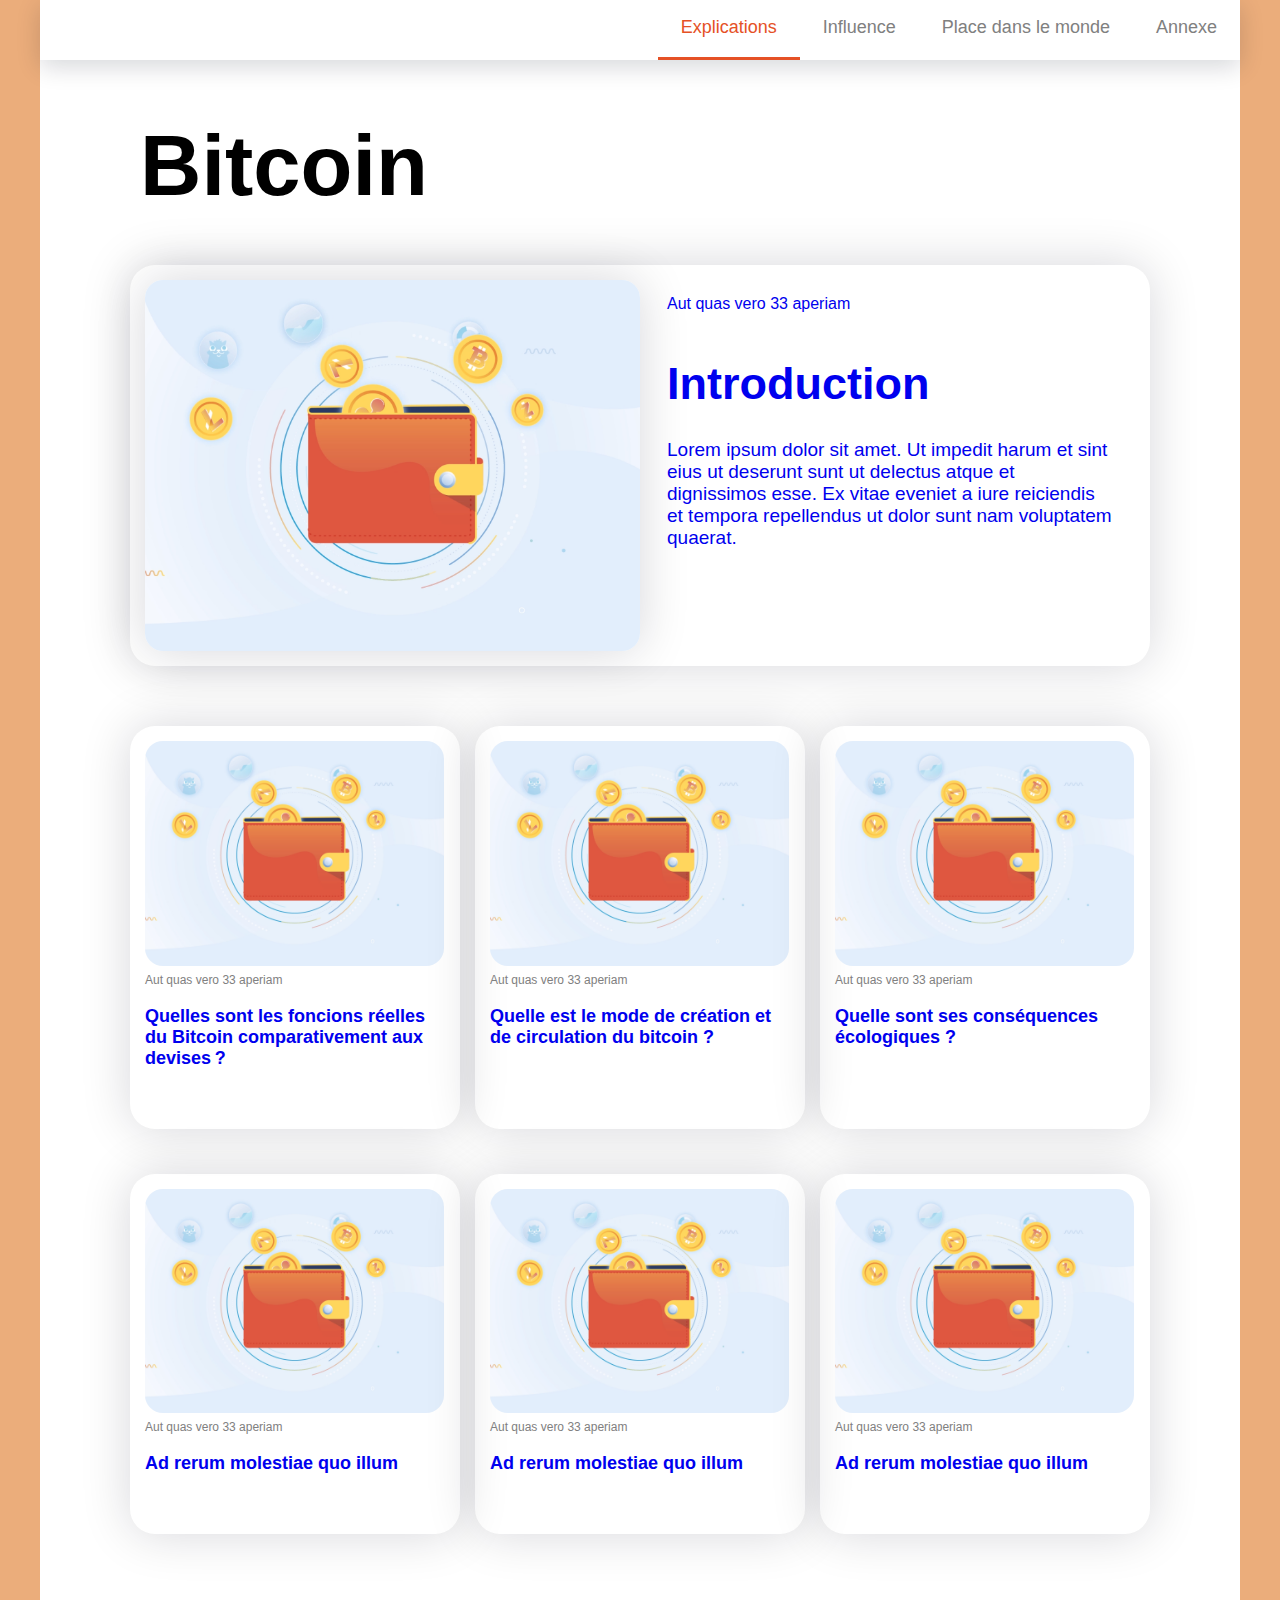
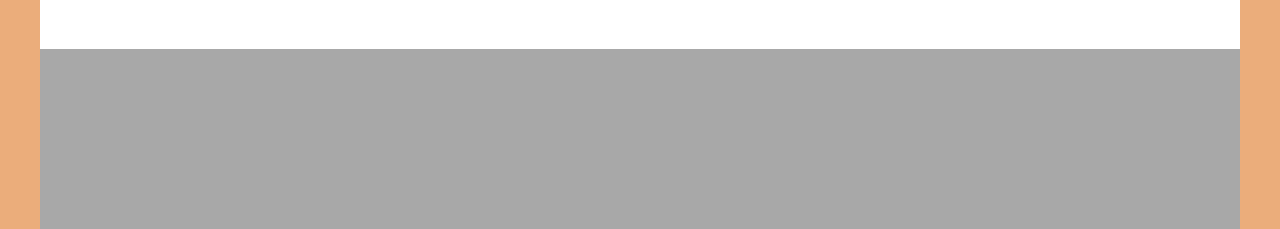
==== commit 500b45af: "guh" ====
--- a/index.html
+++ b/index.html
@@ -65,7 +65,7 @@
             </ol>
         </nav>
         <h1>Bitcoin</h1>
-        <article class="main_article">
+        <div class="main_article">
             <a href="./article.html">
                 <img src="img/179b21f1e09ff81594443f932325d4c7.png" alt="Wallet">
                 <div>
@@ -76,10 +76,10 @@
                         voluptatem quaerat. </p>
                 </div>
             </a>
-        </article>
+        </div>
 
         <div class="container">
-            <article class="sous_article ">
+            <section class="sous_article ">
                 <a href="teste">
                     <img src="img/179b21f1e09ff81594443f932325d4c7.png" alt="Wallet">
                     <span>Aut quas vero 33 aperiam</span>
@@ -87,8 +87,8 @@
                     <p>Lorem ipsum dolor sit amet. Ut impedit harum et sint eius ut deserunt sunt ut delectus atque
                         et dignissimos esse. </p>
                 </a>
-            </article>
-            <article class="sous_article ">
+            </section>
+            <section class="sous_article ">
                 <a href="teste">
                     <img src="img/179b21f1e09ff81594443f932325d4c7.png" alt="Wallet">
                     <span>Aut quas vero 33 aperiam</span>
@@ -96,8 +96,8 @@
                     <p>Lorem ipsum dolor sit amet. Ut impedit harum et sint eius ut deserunt sunt ut delectus atque
                         et dignissimos esse. </p>
                 </a>
-            </article>
-            <article class="sous_article ">
+            </section>
+            <section class="sous_article ">
                 <a href="teste">
                     <img src="img/179b21f1e09ff81594443f932325d4c7.png" alt="Wallet">
                     <span>Aut quas vero 33 aperiam</span>
@@ -105,8 +105,8 @@
                     <p>Lorem ipsum dolor sit amet. Ut impedit harum et sint eius ut deserunt sunt ut delectus atque
                         et dignissimos esse. </p>
                 </a>
-            </article>
-            <article class="sous_article ">
+            </section>
+            <section class="sous_article ">
                 <a href="teste">
                     <img src="img/179b21f1e09ff81594443f932325d4c7.png" alt="Wallet">
                     <span>Aut quas vero 33 aperiam</span>
@@ -114,8 +114,8 @@
                     <p>Lorem ipsum dolor sit amet. Ut impedit harum et sint eius ut deserunt sunt ut delectus atque
                         et dignissimos esse. </p>
                 </a>
-            </article>
-            <article class="sous_article ">
+            </section>
+            <section class="sous_article ">
                 <a href="teste">
                     <img src="img/179b21f1e09ff81594443f932325d4c7.png" alt="Wallet">
                     <span>Aut quas vero 33 aperiam</span>
@@ -123,8 +123,8 @@
                     <p>Lorem ipsum dolor sit amet. Ut impedit harum et sint eius ut deserunt sunt ut delectus atque
                         et dignissimos esse. </p>
                 </a>
-            </article>
-            <article class="sous_article ">
+            </section>
+            <section class="sous_article ">
                 <a href="teste">
                     <img src="img/179b21f1e09ff81594443f932325d4c7.png" alt="Wallet">
                     <span>Aut quas vero 33 aperiam</span>
@@ -132,7 +132,7 @@
                     <p>Lorem ipsum dolor sit amet. Ut impedit harum et sint eius ut deserunt sunt ut delectus atque
                         et dignissimos esse. </p>
                 </a>
-            </article>
+            </section>
             <div class="teste"></div>
         </div>
         <footer>
--- a/styles.css
+++ b/styles.css
@@ -62,8 +62,13 @@
     margin-bottom: 50px;
     font-size: 85px;
 }
-
-img{
+article > h1 {
+    margin-left: 0;
+    margin-bottom: 50px;
+    font-size: 50px;
+}
+
+img {
     width: 50%;
     border-radius: 18px;
     object-fit: cover;
@@ -73,6 +78,12 @@
     font-style: normal;
     text-decoration: none;
 }
+
+footer {
+    height: 180px;
+    background-color: #a8a8a8;
+}
+
 
 /* ///////////////////////////////////////////////////////////// */
 /* ////////////////////// Barre Navigation //////////////////// */
@@ -106,17 +117,20 @@
 
 nav > ol > li {
     height: 100%;
-    padding: 15px;
+    padding: 17px 23px;
     list-style: none;
+}
+
+nav > ol > li a {
     font-size: 18px;
-    font-weight: 500;
     color: var(--sub-title-color);
-}
-
-
-
-
-
+    font-weight: 500;  
+}
+
+
+.selected_article > a, ol > li:hover > a {
+    color: var(--main-style-color);
+}
 
 ol > li:hover > .sous_menu {
     display: block;
@@ -127,18 +141,23 @@
     left: 0;
     position: absolute;
     width: 100%;
-    margin-top: 24px;
-}
+    margin-top: 22px;
+}
+
 .sous_menu ul {
+    display: flex;
+    flex-direction: column;
+    justify-content: space-evenly;
     max-width: 1200px;
     width: 100%;
-    display: flex;
+    height: 200px;
     margin: 0 auto;
-    background-color: aliceblue;
-    height: 200px;
-    flex-direction: column;
-    justify-content: space-evenly;
     padding: 0px 10%;
+    background-color: var(--item-bg-color);
+    box-shadow : 0px 7px 25px 0 var(--shadow-color);
+    border-radius: 25px;
+    border-top-left-radius: 0;
+    border-top-right-radius: 0;
 }
 
 .selected_article, nav > ol > li:hover {
@@ -146,10 +165,7 @@
     border-bottom: 3px solid var(--main-style-color);
 }
 
-footer {
-    height: 180px;
-    background-color: #a8a8a8;
-}
+
 
 /* ol > li::after{
     position: absolute;
@@ -180,7 +196,7 @@
 }
 */
 
-.sous_menu > div{
+/* .sous_menu > div{
     display: none;
     position: absolute;
     width: 100vw;
@@ -198,25 +214,24 @@
     
     padding-left: 25px;
     box-shadow : 0px 7px 10px 0 var(--shadow-color);
-}
-
-.sous_menu > div > ul {
-    display: block;
+} */
+
+.sous_menu ul {
     list-style-type: none;
-    height: auto;
+}
+
+.sous_menu > ul > li:nth-of-type(2n+1){
+    margin-left: 0;
+    animation: margin_li_sous_menu 1.5s cubic-bezier(.59,0,.42,1);
+}
+
+.sous_menu > ul > li:nth-of-type(2n){
+    margin-left: 0;
+    animation: margin_li_sous_menu 1.7s cubic-bezier(.59,0,.42,1);
+}
+
+.sous_menu > ul > li > a {
     font-size: 20px;
-}
-
-.sous_menu > div > ul > a > li{
-    margin-top : 20px;
-    animation: margin_li_sous_menu 1s;
-}
-
-nav > ol:hover > li.sous_menu > div, .sous_menu > div:hover { 
-    display : flex;  
-}
-
-.sous_menu > div > ul > a > li {
     color: transparent;
     background: linear-gradient(90deg, var(--main-style-color) 50%, var(--sub-title-color) 50%, var(--sub-title-color) 100%);
     background-size: 200%;
@@ -227,34 +242,35 @@
     transition: background-position 0.5s;
 }
 
-.sous_menu > div > ul > a > li:hover {
+
+.sous_menu > ul > li:hover  > a{
     background-position: 0%;
 }
 
 
-
-.sous_menu ul:last-of-type::before{
+.sous_menu ul::before{
     position: absolute;
     content: ' ' ;
-    height: 180px;
-    width: 2px;
+    height: 150px;
+    width: 3px;
     background-color: var(--main-style-color);
-    margin-left: -80px;
+    margin-left: -30px;
     margin-top: 0;
-    animation: barre_sous_menu 1s;
-}
+    animation: barre_sous_menu 1.5s;
+    border-radius : 1px ;
+ }
 
 
 @keyframes barre_sous_menu {
     from {
         height: 0px;
-        margin-top: -60px;
+        margin-top: -75px;
     }
 }
 
 @keyframes margin_li_sous_menu {
     from {
-        margin-top : 15px;
+        margin-left : -25px;
     }
 }
 
@@ -271,8 +287,7 @@
 /* ////////////////////// Page d'acceuil ////////////////////// */
 /* /////////////////////////////////////////////////////////// */
 
-
-.page_acceuil a {
+article a {
     color : var(--main-text-color);
 }
 
@@ -377,6 +392,10 @@
     color: var(--main-text-color);
 }
 
+.article_title {
+    font-size:25px;
+}
+
 ol {
     margin-block-start: 0;
     margin-block-end: 0;
@@ -398,13 +417,12 @@
     color: var(--sub-title-color);
 }
 
-.article {
+article {
+    padding-top: 60px;
     font-size: 18px;
     max-width: 752px;
     margin: 0 auto;
 }
-
-
 
 .citation {
     width : 90%;
@@ -442,11 +460,44 @@
     line-height: 1.6;
     color: var(--main-text-color);
     font-weight: 400;
-
 }
 
 .article_main h2 {
     margin-top: 40px;
+}
+
+article p {
+    line-height: 1.5;
+}
+
+.column p {
+    text-align: justify;
+
+}
+
+.column-list {
+    display: flex;
+    justify-content: space-between;
+}
+
+.column {
+    padding: 0 1em;
+}
+
+.image {
+    width:40% ;
+} 
+
+article img {
+    height : 100%;
+    width : 100%;
+    object-fit: cover;
+}
+
+.highlight-orange {
+    background-color: transparent;
+    color: rgba(217, 115, 13, 1);
+    fill: rgba(217, 115, 13, 1);
 }
 
 
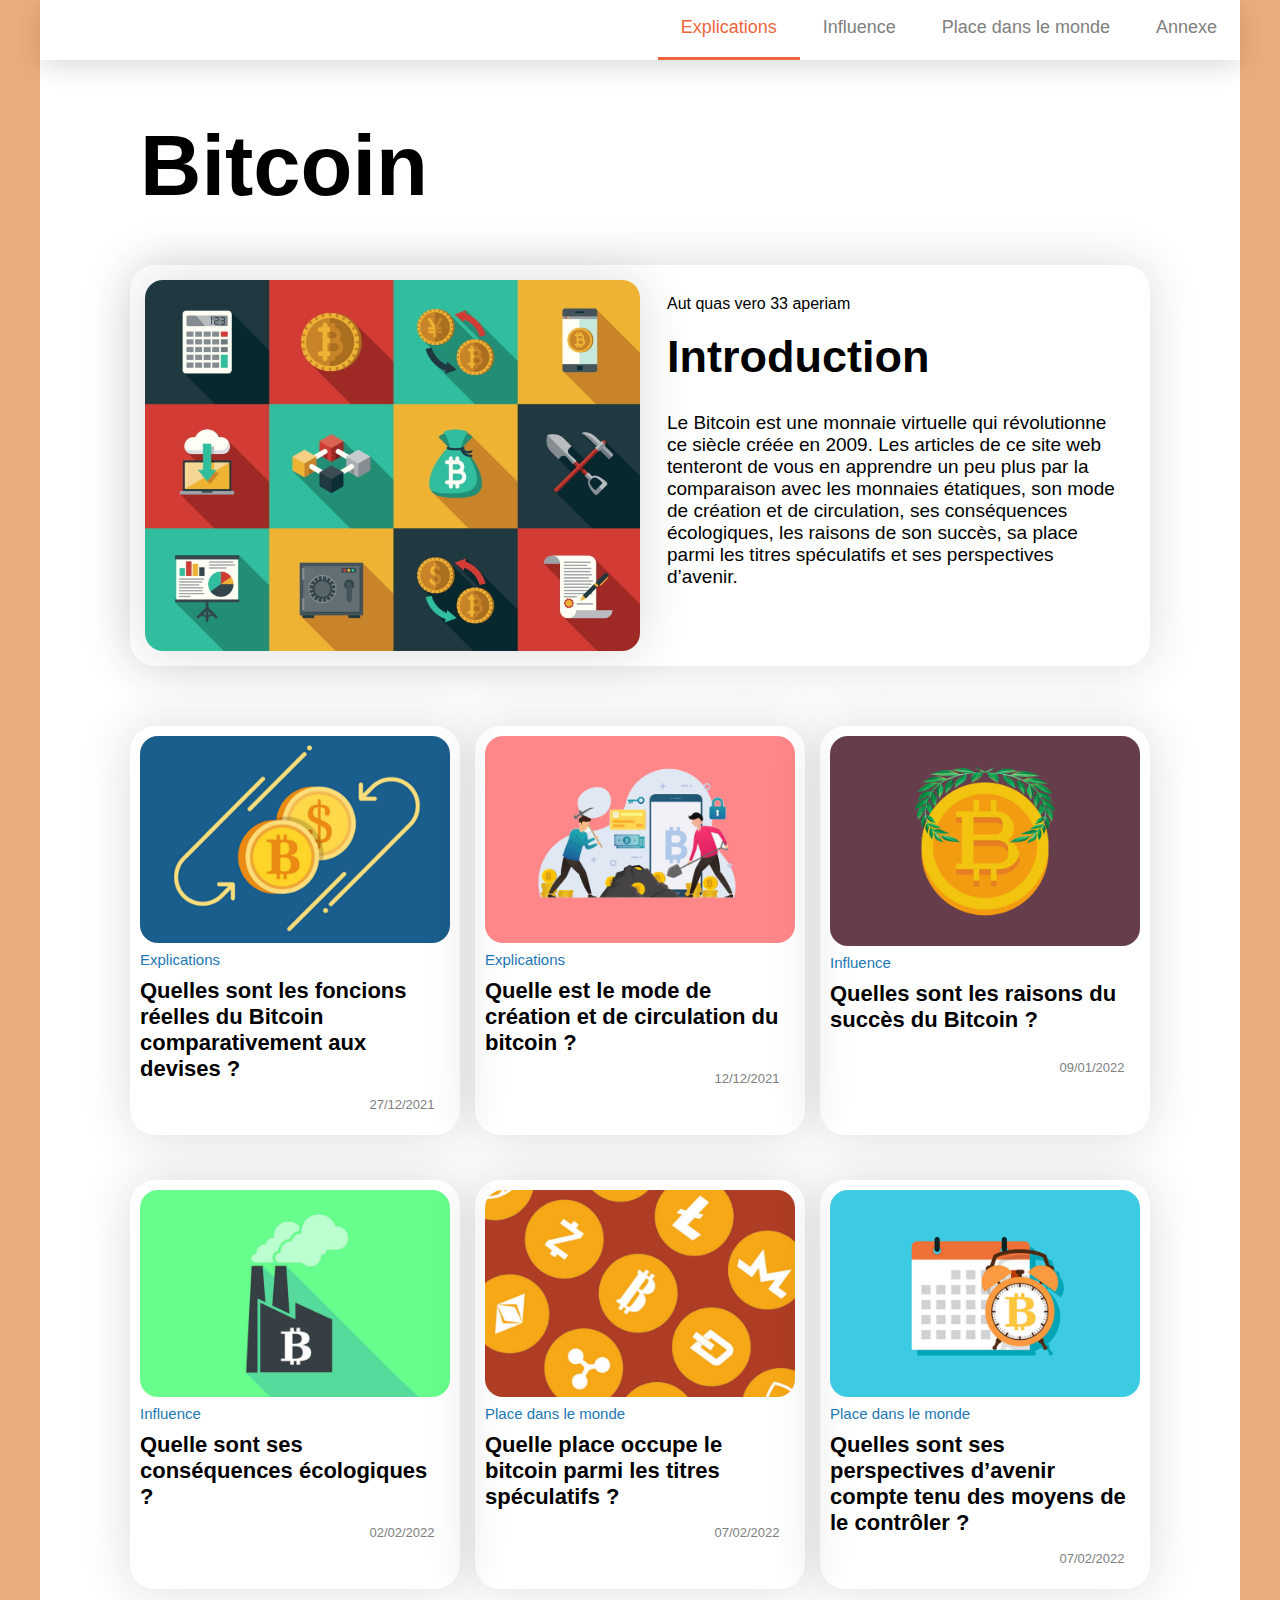
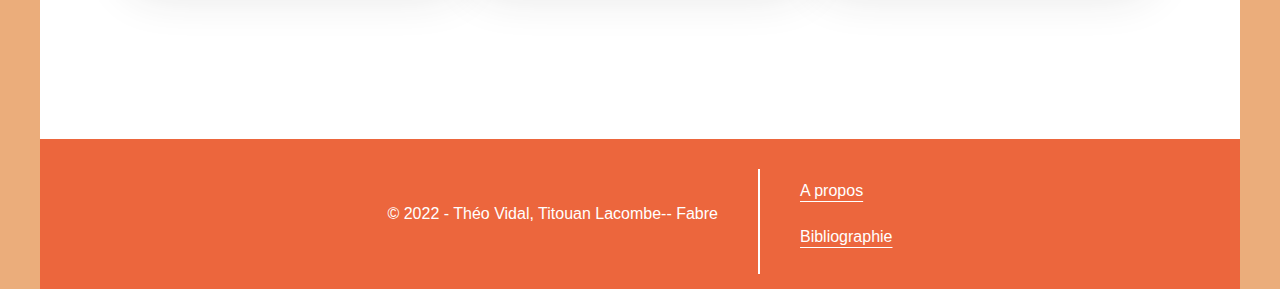
==== commit cd59e8f1: "truc de ouf" ====
--- a/index.html
+++ b/index.html
@@ -25,29 +25,29 @@
             </div>
             <ol>
                 <li class="selected_article">
-                    <a href="#">Explications</a>
+                    <a href="/article-1">Explications</a>
                     <div class="sous_menu">
                         <ul>
-                            <li><a href="#">Quelles sont les foncions réelles du Bitcoin comparativement aux devises ?</a></li>
-                            <li><a href="#">Quelle est le mode de création et de circulation du bitcoin ?</a></li>
+                            <li><a href="/article-1">Quelles sont les fonctions réelles du Bitcoin comparativement aux devises ?</a></li>
+                            <li><a href="/article-2">Quelle est le mode de création et de circulation du bitcoin ?</a></li>
                         </ul>
                     </div>
                 </li>
                 <li>
-                    <a href="#">Influence</a>
+                    <a href="/article-3">Influence</a>
                     <div class="sous_menu">
                         <ul>
-                            <li><a href="#">Quelles sont les raisons du succès du Bitcoin ?</a></li>
-                            <li><a href="#">Quelle sont ses conséquences écologiques ?</a></li>
+                            <li><a href="/article-3">Quelles sont les raisons du succès du Bitcoin ?</a></li>
+                            <li><a href="/article-4">Quelle sont ses conséquences écologiques ?</a></li>
                         </ul>
                     </div>
                 </li>
                 <li>
-                    <a href="#">Place dans le monde</a>
+                    <a href="/article-5">Place dans le monde</a>
                     <div class="sous_menu">
                         <ul>
-                            <li><a href="#">Quelle place occupe le bitcoin parmi les titres spéculatifs ?</a></li>
-                            <li><a href="#">Quelles sont ses perspectives d’avenir compte tenu des moyens de le contrôler ?</a></li>
+                            <li><a href="/article-5">Quelle place occupe le bitcoin parmi les titres spéculatifs ?</a></li>
+                            <li><a href="/article-6">Quelles sont ses perspectives d’avenir compte tenu des moyens de le contrôler ?</a></li>
                         </ul>
                     </div>
                 </li>
@@ -55,88 +55,83 @@
                     <a href="#">Annexe</a>
                     <div class="sous_menu">
                         <ul>
-                            <li><a href="#">Cours du Bitcoin</a></li>
-                            <li><a href="#">Bibliographie</a></li>
-                            <li><a href="#">A-propos</a></li>
+                            <li><a href="/cours">Cours du Bitcoin</a></li>
+                            <li><a href="/sources">Bibliographie</a></li>
+                            <li><a href="/a-propos">A-propos</a></li>
                         </ul>
                     </div>
                 </li>
-               
             </ol>
         </nav>
         <h1>Bitcoin</h1>
-        <div class="main_article">
-            <a href="./article.html">
-                <img src="img/179b21f1e09ff81594443f932325d4c7.png" alt="Wallet">
+        <div class="home_intro">
+            <a href="./article-1">
+                <img src="img/intro.jpg" alt="Wallet">
                 <div>
                     <span>Aut quas vero 33 aperiam</span>
                     <h3>Introduction</h3>
-                    <p>Lorem ipsum dolor sit amet. Ut impedit harum et sint eius ut deserunt sunt ut delectus atque et
-                        dignissimos esse. Ex vitae eveniet a iure reiciendis et tempora repellendus ut dolor sunt nam
-                        voluptatem quaerat. </p>
+                    <p>Le Bitcoin est une monnaie virtuelle qui révolutionne ce siècle créée en 2009. Les articles de ce site web tenteront de vous en apprendre un peu plus par la comparaison avec les monnaies étatiques, son mode de création et de circulation, ses conséquences écologiques, les raisons de son succès, sa place parmi les titres spéculatifs et ses perspectives d’avenir.</p>
                 </div>
             </a>
         </div>
 
         <div class="container">
             <section class="sous_article ">
-                <a href="teste">
-                    <img src="img/179b21f1e09ff81594443f932325d4c7.png" alt="Wallet">
-                    <span>Aut quas vero 33 aperiam</span>
-                    <h3>Quelles sont les foncions réelles du Bitcoin comparativement aux devises&#8239?</h3>
-                    <p>Lorem ipsum dolor sit amet. Ut impedit harum et sint eius ut deserunt sunt ut delectus atque
-                        et dignissimos esse. </p>
+                <a href="./article-1/">
+                        <img src="img/Image_Article_1.jpg" alt="Quelles sont les foncions réelles du Bitcoin comparativement aux devises ?">
+                    <span>Explications</span>
+                    <h3>Quelles sont les foncions réelles du Bitcoin comparativement aux devises ?</h3>
+                    <p class="sous_article_date">27/12/2021</p>
                 </a>
             </section>
             <section class="sous_article ">
-                <a href="teste">
-                    <img src="img/179b21f1e09ff81594443f932325d4c7.png" alt="Wallet">
-                    <span>Aut quas vero 33 aperiam</span>
+                <a href="./article-2/">
+                        <img src="img/Image_Article_2.jpg" alt="Quelle est le mode de création et de circulation du bitcoin ?">
+                    <span>Explications</span>
                     <h3>Quelle est le mode de création et de circulation du bitcoin ?</h3>
-                    <p>Lorem ipsum dolor sit amet. Ut impedit harum et sint eius ut deserunt sunt ut delectus atque
-                        et dignissimos esse. </p>
+                    <p class="sous_article_date">12/12/2021</p>
                 </a>
             </section>
             <section class="sous_article ">
-                <a href="teste">
-                    <img src="img/179b21f1e09ff81594443f932325d4c7.png" alt="Wallet">
-                    <span>Aut quas vero 33 aperiam</span>
-                    <h3>Quelle sont ses conséquences écologiques ?</h3>
-                    <p>Lorem ipsum dolor sit amet. Ut impedit harum et sint eius ut deserunt sunt ut delectus atque
-                        et dignissimos esse. </p>
+                <a href="./article-3/">
+                        <img src="img/Image_Article_4.jpg" alt="Quelles sont les raisons du succès du Bitcoin ?">
+                        <span>Influence</span>
+                        <h3>Quelles sont les raisons du succès du Bitcoin ?</h3>
+                        <p class="sous_article_date">09/01/2022</p>
                 </a>
             </section>
             <section class="sous_article ">
-                <a href="teste">
-                    <img src="img/179b21f1e09ff81594443f932325d4c7.png" alt="Wallet">
-                    <span>Aut quas vero 33 aperiam</span>
-                    <h3>Ad rerum molestiae quo illum</h3>
-                    <p>Lorem ipsum dolor sit amet. Ut impedit harum et sint eius ut deserunt sunt ut delectus atque
-                        et dignissimos esse. </p>
+                <a href="./article-4/">
+                        <img src="img/Image_Article_3.jpg" alt="Quelle sont ses conséquences écologiques ?">
+                    <span>Influence</span>
+                    <h3>Quelle sont ses conséquences écologiques ?</h3>
+                    <p class="sous_article_date">02/02/2022</p>
                 </a>
             </section>
             <section class="sous_article ">
-                <a href="teste">
-                    <img src="img/179b21f1e09ff81594443f932325d4c7.png" alt="Wallet">
-                    <span>Aut quas vero 33 aperiam</span>
-                    <h3>Ad rerum molestiae quo illum</h3>
-                    <p>Lorem ipsum dolor sit amet. Ut impedit harum et sint eius ut deserunt sunt ut delectus atque
-                        et dignissimos esse. </p>
+                <a href="./article-5/">
+                        <img src="img/Image_Article_5.jpg" alt="Quelle place occupe le bitcoin parmi les titres spéculatifs ?">
+                    <span>Place dans le monde</span>
+                    <h3>Quelle place occupe le bitcoin parmi les titres spéculatifs ?</h3>
+                    <p class="sous_article_date">07/02/2022 </p>
                 </a>
             </section>
             <section class="sous_article ">
-                <a href="teste">
-                    <img src="img/179b21f1e09ff81594443f932325d4c7.png" alt="Wallet">
-                    <span>Aut quas vero 33 aperiam</span>
-                    <h3>Ad rerum molestiae quo illum</h3>
-                    <p>Lorem ipsum dolor sit amet. Ut impedit harum et sint eius ut deserunt sunt ut delectus atque
-                        et dignissimos esse. </p>
+                <a href="./article-6/">
+                        <img src="img/Image_Article_6.jpg" alt="Quelles sont ses perspectives d’avenir compte tenu des moyens de le contrôler ?">
+                    <span>Place dans le monde</span>
+                    <h3>Quelles sont ses perspectives d’avenir compte tenu des moyens de le contrôler ?</h3>
+                    <p class="sous_article_date">07/02/2022 </p>
                 </a>
             </section>
-            <div class="teste"></div>
         </div>
         <footer>
-            
+            <div>© 2022 - Théo Vidal, Titouan Lacombe-- Fabre</div>
+            <div></div>
+            <div>
+                <div><a href="./a-propos">A propos</a></div>
+                <div><a href="./sources">Bibliographie</a></div>
+            </div>
         </footer>
     </main>
 </body>
--- a/styles.css
+++ b/styles.css
@@ -22,11 +22,13 @@
     --main-text-color: black;
     --sub-title-color: grey;
     --label : rgb(29, 119, 180);
-    --main-style-color: #e55126;
+    --main-style-color: #ec663d;
+    --main-style-color-text: rgba(217, 115, 13, 1) ;
     --item-bg-color : white;
-    --shadow-color : rgba(5,15,31,0.16);
+    --shadow-color : rgba(41, 41, 41, 0.164);
     --shadow_style_left : 0px 0px 50px 0 var(--shadow-color);
     --shadow_style_right : 0px 0px 50px 0 var(--shadow-color);
+    --shadow_style_strong : 0px 0px 40px 0 rgb(190, 190, 190);
 }
 
 /* @media (prefers-color-scheme: dark) {
@@ -69,7 +71,7 @@
 }
 
 img {
-    width: 50%;
+    width: 100%;
     border-radius: 18px;
     object-fit: cover;
 }
@@ -79,10 +81,7 @@
     text-decoration: none;
 }
 
-footer {
-    height: 180px;
-    background-color: #a8a8a8;
-}
+
 
 
 /* ///////////////////////////////////////////////////////////// */
@@ -113,6 +112,8 @@
     display: flex;
     align-items: center;
     height: 100%;
+    margin-block-start: 0;
+    margin-block-end: 0;
 }
 
 nav > ol > li {
@@ -165,68 +166,17 @@
     border-bottom: 3px solid var(--main-style-color);
 }
 
-
-
-/* ol > li::after{
-    position: absolute;
-    content: ' ';
-    padding: 0;
-    margin-top: 57px;
-    margin-left: -463px;
-    width: 0px;
-    height: 3px;
-    background-color: var(--main-style-color);
-    transition: margin-left 2s ,width 2s;
-}
-
-nav > ol > li:hover::after {
-    width: 1200px;
-    margin-left: -1183px;
-} 
-
-@keyframes animation_barre_nav {
-    from {
-        width: 0px;
-        margin-left: 463px;
-    }
-    to{
-        width: 1200px;
-        margin-left: -1200px;
-    }
-}
-*/
-
-/* .sous_menu > div{
-    display: none;
-    position: absolute;
-    width: 100vw;
-    height: 350px;
-    max-width: 1200px;
-    margin-top: 60px;
-    margin-left: -1191px;
-    background-color: var(--item-bg-color);
-    border-bottom-left-radius: 35px;
-    border-bottom-right-radius: 35px;
-    border-top : transparent 2px solid;
-
-    align-items: center;
-    justify-content: flex-start;
-    
-    padding-left: 25px;
-    box-shadow : 0px 7px 10px 0 var(--shadow-color);
-} */
-
 .sous_menu ul {
     list-style-type: none;
 }
 
 .sous_menu > ul > li:nth-of-type(2n+1){
-    margin-left: 0;
+    margin-left: 20px;
     animation: margin_li_sous_menu 1.5s cubic-bezier(.59,0,.42,1);
 }
 
 .sous_menu > ul > li:nth-of-type(2n){
-    margin-left: 0;
+    margin-left: 20px;
     animation: margin_li_sous_menu 1.7s cubic-bezier(.59,0,.42,1);
 }
 
@@ -239,7 +189,7 @@
     font-weight: 500;
     -webkit-background-clip: text;
     background-position: 100%;
-    transition: background-position 0.5s;
+    transition: background-position 1s;
 }
 
 
@@ -270,7 +220,7 @@
 
 @keyframes margin_li_sous_menu {
     from {
-        margin-left : -25px;
+        margin-left : -15px;
     }
 }
 
@@ -283,6 +233,43 @@
 }
 
 
+
+/*///////// Footer //////////*/
+
+footer {
+    height: 150px;    
+    background-color: var(--main-style-color);
+    justify-content: center;
+    display: flex;
+}
+footer > div {
+    padding: 15px 25px;
+    color : white;
+}
+footer > div:nth-child(1) {
+    display: flex;
+    align-items: center;
+}
+footer > div:nth-child(2) {
+    border-left: 2px solid white;
+    margin: 15px;
+    padding: 0;
+    height : 70%;
+    margin-top : 30px;
+}
+footer > div:nth-child(3) {
+    display: flex;
+    align-items: flex-start;
+    flex-direction: column;
+    justify-content: space-evenly;
+}
+footer a {
+    color : white;
+    text-decoration: underline;
+    text-underline-offset: 5px;
+}
+
+
 /* ///////////////////////////////////////////////////////////// */
 /* ////////////////////// Page d'acceuil ////////////////////// */
 /* /////////////////////////////////////////////////////////// */
@@ -291,7 +278,7 @@
     color : var(--main-text-color);
 }
 
-.main_article {
+.home_intro {
     margin: auto;
     margin-bottom: 30px;
     width: 85%;
@@ -300,34 +287,35 @@
     box-shadow: var(--shadow_style_left);
 }
 
-.main_article a {
+.home_intro a {
     display: flex;
     width : 100%;
     height : 100%;
 }
 
-.main_article > a > img {
+.home_intro > a > img {
     box-shadow: var(--shadow_style_right);
     width : 50%;
 }
 
-.main_article div {
-    width: 48%;
+.home_intro div {
     margin-left: 12px;
     padding : 15px;
-}
-
-.main_article div > span {
+    color: black;
+}
+
+.home_intro div > span {
     font-size: 16px;
     color: var(--section-sub-color);
 }
 
-.main_article  div > h3 {
+.home_intro  div > h3 {
     font-size: 45px;
+    margin-block-start: 0.4em;
     margin-bottom: 15px;
 }
 
-.main_article  div > p {
+.home_intro  div > p {
     padding-top: 10px;
     font-size: 19px;
 }
@@ -342,6 +330,7 @@
     grid-auto-rows: minmax(100px, auto);
     justify-items: center;
     width: 85%;
+    margin-bottom: 150px;
 }
 
 .sous_article {
@@ -349,39 +338,49 @@
     margin-top: 30px;
     border-radius : 25px;
     box-shadow: var(--shadow_style_left);
+    padding : 10px;
+}
+
+.sous_article a {
+    margin : 0 auto;
+    display : block;
 }
 
 .sous_article img{
-    width: 95%;
-}
-
-.sous_article a {
-    margin-left : 15px;
-    margin-top : 15px;
-    display : block;
-
-    
-    margin-bottom: 60px;
-}
+    width : 100%;
+    height : 35%;
+    display: block;
+
+}
+
 
 .sous_article > a > span {
-    font-size: 12px;
-    color: var(--sub-title-color);
+    font-size: 15px;
+    color: var(--label);
+    margin-top: 8px;
+    display: block;
 }
 
 .sous_article > a > h3 {
-    font-size: 18px;
-    width : 95%;
+    margin-top: 10px;
+    margin-bottom: 15px;
+    font-size: 22px;
+    width : 98%;
+    min-height: 64px;
+    color: var(--main-text-color)
     
 }
 .sous_article > a > p {
     font-size: 13px;
-    width : 80%;
-    display: none;
-}
-
-/*   Sous article Hover */
-
+    width: 100%;
+    text-align: center;
+    color:var(--sub-title-color);
+}
+
+.sous_article_date {
+    width: 95% !important;
+    text-align: end !important;
+}
 
 /* ///////////////////////////////////////////////////////////// */
 /* ////////////////////// Page d'article ////////////////////// */
@@ -396,10 +395,6 @@
     font-size:25px;
 }
 
-ol {
-    margin-block-start: 0;
-    margin-block-end: 0;
-}
 
 .article_title_label {
     font-size: 16px;
@@ -417,13 +412,60 @@
     color: var(--sub-title-color);
 }
 
-article {
+.Article_Principal {
     padding-top: 60px;
     font-size: 18px;
     max-width: 752px;
     margin: 0 auto;
 }
 
+.Article_Principal p{
+    margin-top : 15px;
+    margin-bottom : 0;
+}
+
+.Article_Principal h3 {
+    margin-top : 35px;
+    margin-bottom : 5px;
+}
+/*/////// Sommaire ////////*/
+.sommaire {
+    border-radius: 32px;
+    background-color: #fff1e7;
+    /*var(--main-color)*/;
+    padding: 13px 26px;
+    padding-top:15px;
+    margin-top: 24px;
+}
+
+.sommaire h3 {
+    font-size: 24px;
+    margin-top: 0;
+    margin-bottom: 2px;
+    color: var(--main-text-color);
+    font-weight: 600;
+    line-height: 1.45;
+}
+
+.sommaire li {
+    margin-top: 7px;
+    margin-left: 20px;  
+}
+
+.sommaire li a {
+    font-weight: 500;
+    font-size: 18px;
+}
+
+.sommaire a:hover {
+    color: var(--main-style-color);
+}
+
+.alinea {
+    padding-left: 1.5em;
+}
+
+/*/////// Citation ////////*/
 .citation {
     width : 90%;
     margin : auto;
@@ -433,25 +475,41 @@
     border-bottom-right-radius: 15px;
     border-top-right-radius: 15px;
     box-shadow: var(--shadow_style_left);
-    font-size: 16px;
+    font-size: 18px;
     border-left: 4px solid var(--main-style-color);
     background: var(--item-bg-color);
 }
 
-.sommaire {
-    border-radius: 32px;
-    background-color: var(--main-color);
-    padding: 32px;
-    margin-top: 24px;
-}
-
-.sommaire h3 {
-    font-size: 24px;
-    margin-bottom: 8px;
-    color: var(--main-text-color);
-    font-weight: 600;
-    line-height: 1.45;
-}
+.citation em {
+    font-style: italic;
+}
+
+.citation span {
+    font-size: 15px;
+    float : right;
+    color : var(--main-text-color);
+    margin-bottom: 10px;
+}
+
+/*//////// Lien vers autre article /////////*/
+
+.lien_article {
+    text-decoration: underline var(--main-style-color);
+    color: transparent;
+    background: linear-gradient(180deg, var(--main-style-color) 50%, var(--main-text-color) 50%, var(--main-text-color) 100%);
+    background-size: 100% 44px;
+    
+    font-weight: 500;
+    -webkit-background-clip: text;
+    background-position-y: -22px;
+    transition: background-position-y 1s;
+}
+
+
+.lien_article:hover{
+    background-position-y: -44px;
+}
+
 
 
 .article_main {
@@ -466,7 +524,7 @@
     margin-top: 40px;
 }
 
-article p {
+Article p {
     line-height: 1.5;
 }
 
@@ -478,6 +536,7 @@
 .column-list {
     display: flex;
     justify-content: space-between;
+    align-items: center;
 }
 
 .column {
@@ -496,8 +555,17 @@
 
 .highlight-orange {
     background-color: transparent;
-    color: rgba(217, 115, 13, 1);
-    fill: rgba(217, 115, 13, 1);
+    color: var(--main-style-color-text);
+    fill: var(--main-style-color-text);
+}
+
+.date {
+    margin-top : 40px;
+    font-weight: 500;
+    font-style: italic;
+    color : var(--sub-title-color);
+    text-align: end;
+
 }
 
 
@@ -505,12 +573,16 @@
 /* //////////////////// Selection article ///////////////////// */
 /* /////////////////////////////////////////////////////////// */
 
+.selection_article {
+    margin-top: 100px;
+}
+
 /*  Bouton suivant  */ 
 .bouton{
     display: flex;
-    justify-content: space-between; 
-    padding-right: 50px;
-    padding-left: 50px;
+    justify-content: space-between;
+    width: 90%;
+    margin: 0 auto;
 }
 
 .bouton a {
@@ -675,13 +747,13 @@
     width: 323px;
     height: 2px;
     background-color: var(--sub-title-color);
-
 }
 
 .carousel {
     width: 90%;
     margin: auto;
-    overflow-x: scroll ;
+    overflow-x: scroll;
+    scroll-snap-type: x mandatory;
     display: flex;
     margin-top: 50px;
     box-shadow: 0px 0px 30px 0 var(--shadow-color);
@@ -689,13 +761,12 @@
     -webkit-appearance: none;
 
     /* A virer */
-    margin-bottom: 200px;
+    margin-bottom: 100px;
     
 
     /* style moz */
     scrollbar-width: thin;
 }
-
 
 /*      Style Webkit    */
 .carousel::-webkit-scrollbar {
@@ -715,7 +786,8 @@
     background-color: var(--sub-title-color);
 }
 .carousel > .sous_article {
-    width: 30%;
+    width: 31.5%;
+    scroll-snap-align: start;
     flex-shrink: 0;
     margin : 10px;
     box-shadow: 0px 0px 20px 0 var(--shadow-color);
@@ -726,31 +798,124 @@
 }
 
 
+/* ///////////////////////////////////////////////////////////// */
+/* //////////////        Gestion Tableau        /////////////// */
+/* /////////////////////////////////////////////////////////// */
+
+table {
+    width : 100%;
+    text-align: center;
+    background-color: var(--sub-title-color);
+    border-radius: 15px;
+    margin-top: 30px;
+}
+
+table tr {
+    padding : 0;
+    margin : 0;
+}
+
+table td {
+    background-color: white;
+    margin : 0;
+    padding : 5px;
+}
+
+.table_entete > td {
+    background-color: #ffd6b8;
+}
+
+.signification {
+    background-color: #ffeadb;
+}
+
+table tr:first-of-type td:first-of-type{
+    border-top-left-radius: 15px;
+} 
+
+table tr:first-of-type td:last-of-type{
+    border-top-right-radius: 15px;
+} 
+
+table tr:last-of-type td:first-of-type{
+    border-bottom-left-radius: 15px;
+} 
+
+table tr:last-of-type td:last-of-type{
+    border-bottom-right-radius: 15px;
+}
+
+.table_1 {
+    width : 100%;
+}
+
+.table_1 td {
+    text-align: start;
+}
+
+.table_1 tr:first-of-type td {
+    background-color: #ffd6b8;
+    text-align: center;
+    width : 50%;
+}
+
+.table_1 td[colspan="2"] {
+    background-color: #ffeadb;
+    padding : 7px;
+    padding-left: 15px;
+}
+
 
 /* ///////////////////////////////////////////////////////////// */
 /* //////////////     Image svg gestion css    //////////////// */
 /* /////////////////////////////////////////////////////////// */
 
 
-
-.img_svg_second_color {
-    fill: none;
-    stroke-width: 5px;
-    stroke : var(--main-text-color);
-}
-
-.img_svg_second_color, .img_svg_main_color {
-    fill-rule: evenodd;
-}
-
-#Accolade_1, #Accolade_2 {
-    fill : var(--main-style-color);
-}
-
-#case_grp3 {
-    stroke : var(--main-style-color);
-}
-
-.image_svg svg{
-    width : 50%;
-} 
+#img_horizontale {
+    display : none;
+}
+
+
+@media screen and (max-width: 768px){
+    .Article_Principal {
+        width : 90%;
+    }
+    .home_intro > a > img {
+        width: 100%;
+    }
+
+    .container {
+        display: block;
+    }
+
+
+    .column-list {
+        display: block;
+    }
+    .column-list > div {
+        width: 100% !important;
+    }
+
+    .carousel {
+        display: block;
+    }
+    .carousel > .sous_article {
+        width: auto;
+    }
+   
+    .home_intro a {
+        flex-direction: column;
+    }
+
+    table td {
+        padding: 2px;
+    }
+
+    #img_horizontale {
+        display : block;
+    }
+
+    #img_vertical {
+        display : none;
+    }
+}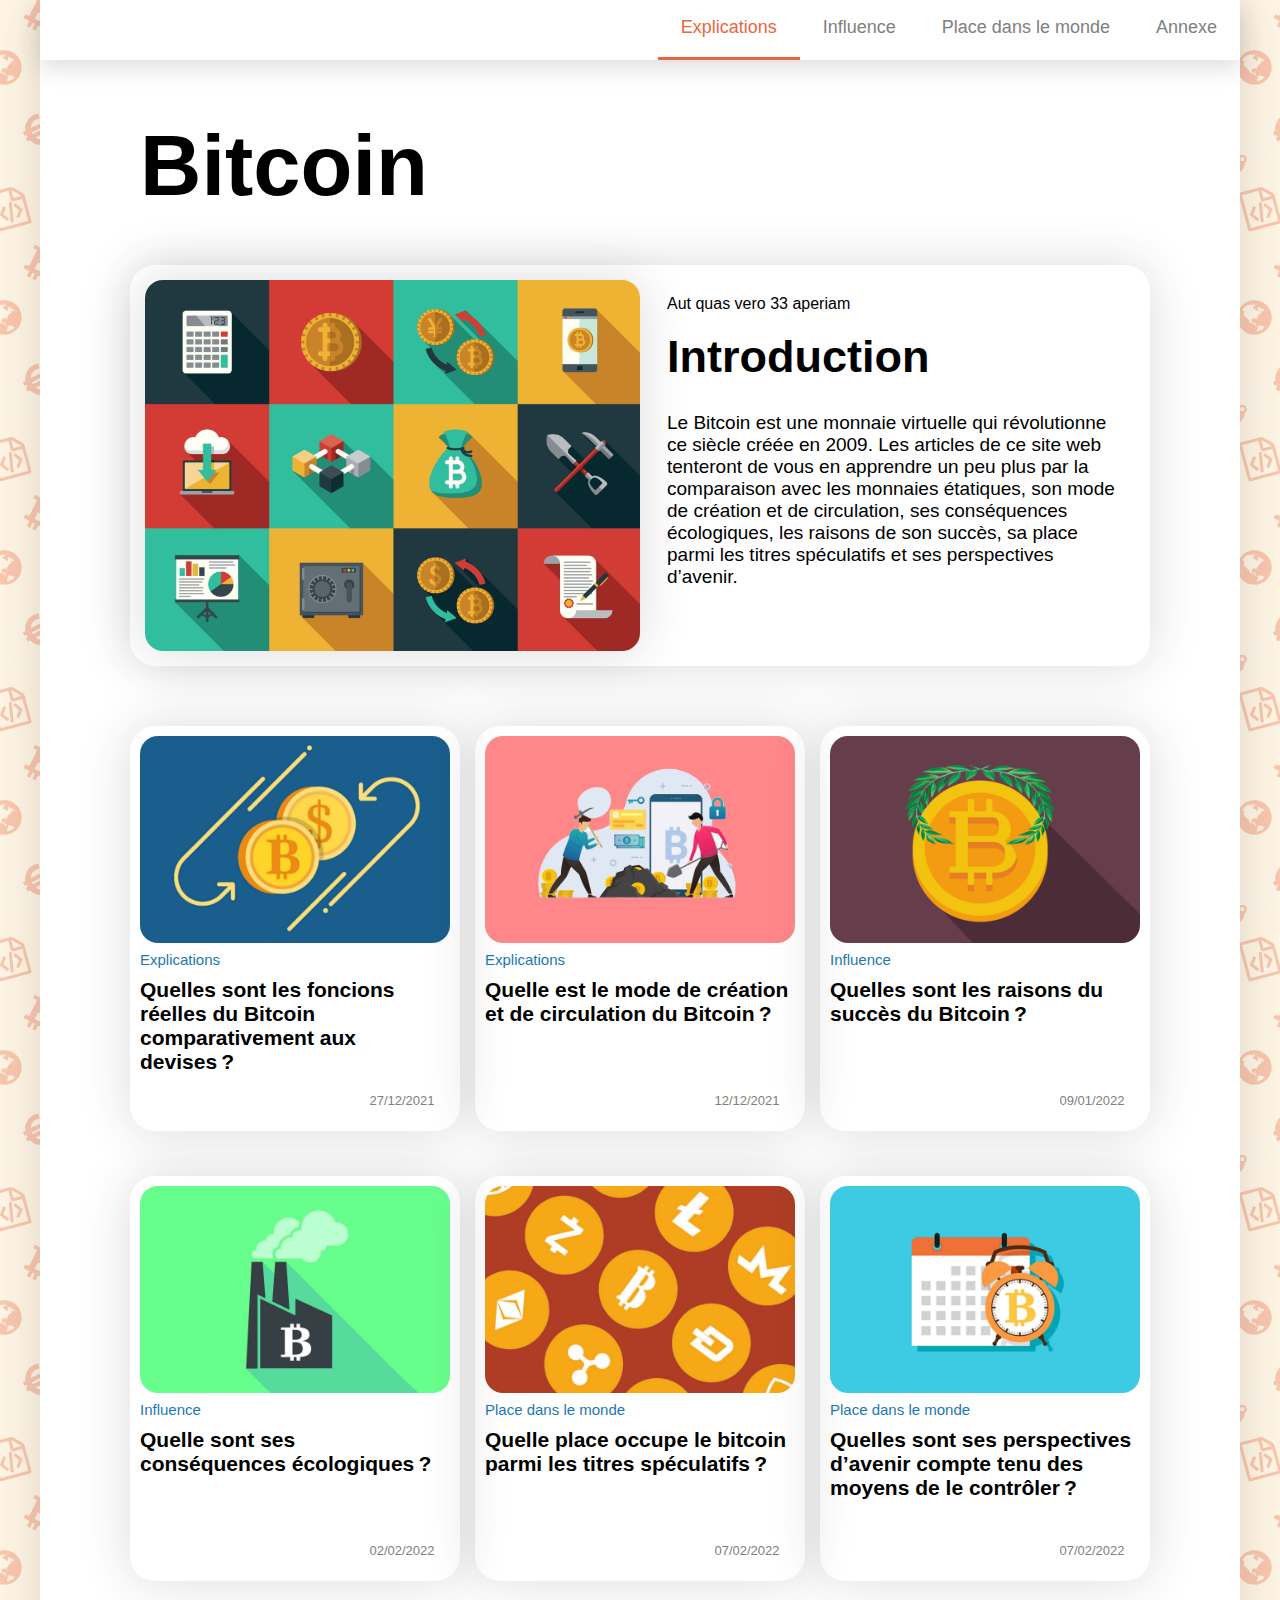
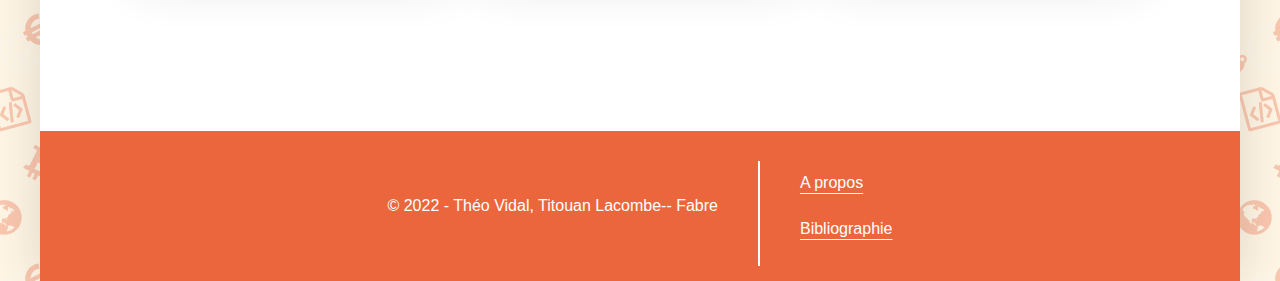
==== commit f5918640: "fhd" ====
--- a/index.html
+++ b/index.html
@@ -25,39 +25,39 @@
             </div>
             <ol>
                 <li class="selected_article">
-                    <a href="/article-1">Explications</a>
+                    <a href="./article-1">Explications</a>
                     <div class="sous_menu">
                         <ul>
-                            <li><a href="/article-1">Quelles sont les fonctions réelles du Bitcoin comparativement aux devises ?</a></li>
-                            <li><a href="/article-2">Quelle est le mode de création et de circulation du bitcoin ?</a></li>
+                            <li><a href="./article-1">Quelles sont les fonctions réelles du Bitcoin comparativement aux devises ?</a></li>
+                            <li><a href="./article-2">Quelle est le mode de création et de circulation du bitcoin ?</a></li>
                         </ul>
                     </div>
                 </li>
                 <li>
-                    <a href="/article-3">Influence</a>
+                    <a href="./article-3">Influence</a>
                     <div class="sous_menu">
                         <ul>
-                            <li><a href="/article-3">Quelles sont les raisons du succès du Bitcoin ?</a></li>
-                            <li><a href="/article-4">Quelle sont ses conséquences écologiques ?</a></li>
+                            <li><a href="./article-3">Quelles sont les raisons du succès du Bitcoin ?</a></li>
+                            <li><a href="./article-4">Quelle sont ses conséquences écologiques ?</a></li>
                         </ul>
                     </div>
                 </li>
                 <li>
-                    <a href="/article-5">Place dans le monde</a>
+                    <a href="./article-5">Place dans le monde</a>
                     <div class="sous_menu">
                         <ul>
-                            <li><a href="/article-5">Quelle place occupe le bitcoin parmi les titres spéculatifs ?</a></li>
-                            <li><a href="/article-6">Quelles sont ses perspectives d’avenir compte tenu des moyens de le contrôler ?</a></li>
+                            <li><a href="./article-5">Quelle place occupe le bitcoin parmi les titres spéculatifs ?</a></li>
+                            <li><a href="./article-6">Quelles sont ses perspectives d’avenir compte tenu des moyens de le contrôler ?</a></li>
                         </ul>
                     </div>
                 </li>
                 <li>
-                    <a href="#">Annexe</a>
+                    <a href="./cours.html">Annexe</a>
                     <div class="sous_menu">
                         <ul>
-                            <li><a href="/cours">Cours du Bitcoin</a></li>
-                            <li><a href="/sources">Bibliographie</a></li>
-                            <li><a href="/a-propos">A-propos</a></li>
+                            <li><a href="./cours">Cours du Bitcoin</a></li>
+                            <li><a href="./sources/">Bibliographie</a></li>
+                            <li><a href="./a-propos">A-propos</a></li>
                         </ul>
                     </div>
                 </li>
@@ -66,7 +66,7 @@
         <h1>Bitcoin</h1>
         <div class="home_intro">
             <a href="./article-1">
-                <img src="img/intro.jpg" alt="Wallet">
+                <img src="img/intro.jpg" alt="Introduction">
                 <div>
                     <span>Aut quas vero 33 aperiam</span>
                     <h3>Introduction</h3>
@@ -80,7 +80,7 @@
                 <a href="./article-1/">
                         <img src="img/Image_Article_1.jpg" alt="Quelles sont les foncions réelles du Bitcoin comparativement aux devises ?">
                     <span>Explications</span>
-                    <h3>Quelles sont les foncions réelles du Bitcoin comparativement aux devises ?</h3>
+                    <h3>Quelles sont les foncions réelles du Bitcoin comparativement aux devises&#8239;?</h3>
                     <p class="sous_article_date">27/12/2021</p>
                 </a>
             </section>
@@ -88,7 +88,7 @@
                 <a href="./article-2/">
                         <img src="img/Image_Article_2.jpg" alt="Quelle est le mode de création et de circulation du bitcoin ?">
                     <span>Explications</span>
-                    <h3>Quelle est le mode de création et de circulation du bitcoin ?</h3>
+                    <h3>Quelle est le mode de création et de circulation du Bitcoin&#8239;?</h3>
                     <p class="sous_article_date">12/12/2021</p>
                 </a>
             </section>
@@ -96,15 +96,15 @@
                 <a href="./article-3/">
                         <img src="img/Image_Article_4.jpg" alt="Quelles sont les raisons du succès du Bitcoin ?">
                         <span>Influence</span>
-                        <h3>Quelles sont les raisons du succès du Bitcoin ?</h3>
+                        <h3>Quelles sont les raisons du succès du Bitcoin&#8239;?</h3>
                         <p class="sous_article_date">09/01/2022</p>
                 </a>
             </section>
-            <section class="sous_article ">
+            <section  id="special" class="sous_article">
                 <a href="./article-4/">
                         <img src="img/Image_Article_3.jpg" alt="Quelle sont ses conséquences écologiques ?">
                     <span>Influence</span>
-                    <h3>Quelle sont ses conséquences écologiques ?</h3>
+                    <h3>Quelle sont ses conséquences écologiques&#8239;?</h3>
                     <p class="sous_article_date">02/02/2022</p>
                 </a>
             </section>
@@ -112,15 +112,15 @@
                 <a href="./article-5/">
                         <img src="img/Image_Article_5.jpg" alt="Quelle place occupe le bitcoin parmi les titres spéculatifs ?">
                     <span>Place dans le monde</span>
-                    <h3>Quelle place occupe le bitcoin parmi les titres spéculatifs ?</h3>
+                    <h3>Quelle place occupe le bitcoin parmi les titres spéculatifs&#8239;?</h3>
                     <p class="sous_article_date">07/02/2022 </p>
                 </a>
             </section>
-            <section class="sous_article ">
+            <section class="sous_article">
                 <a href="./article-6/">
                         <img src="img/Image_Article_6.jpg" alt="Quelles sont ses perspectives d’avenir compte tenu des moyens de le contrôler ?">
                     <span>Place dans le monde</span>
-                    <h3>Quelles sont ses perspectives d’avenir compte tenu des moyens de le contrôler ?</h3>
+                    <h3>Quelles sont ses perspectives d’avenir compte tenu des moyens de le contrôler&#8239;?</h3>
                     <p class="sous_article_date">07/02/2022 </p>
                 </a>
             </section>
--- a/styles.css
+++ b/styles.css
@@ -46,7 +46,7 @@
 } */
 
 body {
-    background-color: var(--bg-color);
+    background: url(./img/bacground.png) repeat ;
     font-family: 'Inter', sans-serif;
     border: 0;
     margin: 0;
@@ -57,6 +57,7 @@
     width: 100%;
     max-width: 1200px;
     background-color: var(--item-bg-color);
+    box-shadow: var(--shadow_style_left);
 }
 
 h1 {
@@ -353,24 +354,23 @@
 
 }
 
-
-.sous_article > a > span {
+.sous_article > a span {
     font-size: 15px;
     color: var(--label);
     margin-top: 8px;
     display: block;
 }
 
-.sous_article > a > h3 {
+.sous_article > a h3 {
     margin-top: 10px;
     margin-bottom: 15px;
-    font-size: 22px;
+    font-size: 21px;
     width : 98%;
-    min-height: 64px;
+    min-height: 100px;
     color: var(--main-text-color)
-    
-}
-.sous_article > a > p {
+}
+
+.sous_article > a p {
     font-size: 13px;
     width: 100%;
     text-align: center;
@@ -472,10 +472,10 @@
     padding: 40px 32px;
     margin-top: 40px;
     margin-bottom: 40px;
+    box-shadow: var(--shadow_style_left);
+    font-size: 18px;
     border-bottom-right-radius: 15px;
     border-top-right-radius: 15px;
-    box-shadow: var(--shadow_style_left);
-    font-size: 18px;
     border-left: 4px solid var(--main-style-color);
     background: var(--item-bg-color);
 }
@@ -494,20 +494,21 @@
 /*//////// Lien vers autre article /////////*/
 
 .lien_article {
-    text-decoration: underline var(--main-style-color);
+    text-decoration: underline var(--label);
     color: transparent;
-    background: linear-gradient(180deg, var(--main-style-color) 50%, var(--main-text-color) 50%, var(--main-text-color) 100%);
+    background: linear-gradient(180deg, var(--main-style-color) 50%, var(--label) 50%, var(--label) 100%);
     background-size: 100% 44px;
     
     font-weight: 500;
     -webkit-background-clip: text;
     background-position-y: -22px;
-    transition: background-position-y 1s;
+    transition: background-position-y 1s, text-decoration-color 1s;
 }
 
 
 .lien_article:hover{
     background-position-y: -44px;
+    text-decoration-color: var(--main-style-color);
 }
 
 
@@ -547,7 +548,13 @@
     width:40% ;
 } 
 
-article img {
+.image img{
+    height: 350px;
+    width: 100%;
+    object-fit: cover;
+}
+
+image img {
     height : 100%;
     width : 100%;
     object-fit: cover;
@@ -875,6 +882,135 @@
     display : none;
 }
 
+/* ///////////////////////////////////////////////////////////// */
+/* //////////////          Bibliographie      ///////////////// */
+/* /////////////////////////////////////////////////////////// */
+.biblio h1 {
+    margin-bottom: 35px;
+}
+
+.biblio h3 {
+    margin-top: 30px;
+    margin-bottom: 15px;
+}
+
+.biblio > ul {
+    margin-left : 100px;
+    font-size: 22px;
+    font-weight: bold;
+    list-style: none;
+    margin-top: 15px;
+}
+
+.biblio_title {
+    border: none;
+    padding: 0;
+    box-shadow: none;
+}
+
+.biblio a {
+    word-break: break-all;
+}
+
+.biblio > ul > li  {
+    box-shadow: var(--shadow_style_left);
+    padding: 10px;
+    padding-top: 15px;
+    padding-bottom: 15px;
+    width: 90%;  
+    border-bottom-right-radius: 15px;
+    border-top-right-radius: 15px;
+    border-left: 4px solid var(--main-style-color); 
+}
+
+.biblio > ul > li {
+    margin-top: 10px;
+    margin-bottom: 15px;
+    font-size: 20px;
+    font-weight: lighter;
+}
+
+.biblio > ul > li > ul  {
+    margin-top: 7px;
+    list-style: none;
+    font-size: 19px;
+}
+
+.biblio > ul ul > li {
+    margin-top : 5px;
+}
+
+/* .biblio > ul ul > li > a {
+    color: var(--main-style-color-text);
+} */
+
+.biblio > ul ul > li::before {
+    list-style: none;
+    position: absolute;
+    margin-left: -20px;
+    content: '⇨  ';
+}
+
+/* ///////////////////////////////////////////////////////////// */
+/* //////////////          A-propos           ///////////////// */
+/* /////////////////////////////////////////////////////////// */
+
+.apropos > div {
+    width: 95%;
+    margin : 0 auto;
+    display: flex;
+    justify-content: space-around;
+    align-items: center;
+}
+
+.apropos .barre {
+    width: 3px;
+    height : 400px;
+    border-radius : 1px;
+    background-color: var(--main-style-color);
+}
+
+.personne {
+    padding: 35px;
+}
+
+.personne > div {
+    margin-left : 30px;
+}
+
+.personne h4 {
+    font-size: 20px;
+    margin: 0;
+    margin-top: 12px;
+}
+
+div > .personne {
+    padding: 15px;
+    margin: 5px;
+    margin-top: 30px;
+    width: 40%;
+    border-radius : 25px;
+    box-shadow: var(--shadow_style_right);
+}
+
+.personne img {
+    width: 100%;
+    margin: 0;
+}
+
+
+
+
+
+
+
+
+
+
+
+
+
+
 
 @media screen and (max-width: 768px){
     .Article_Principal {
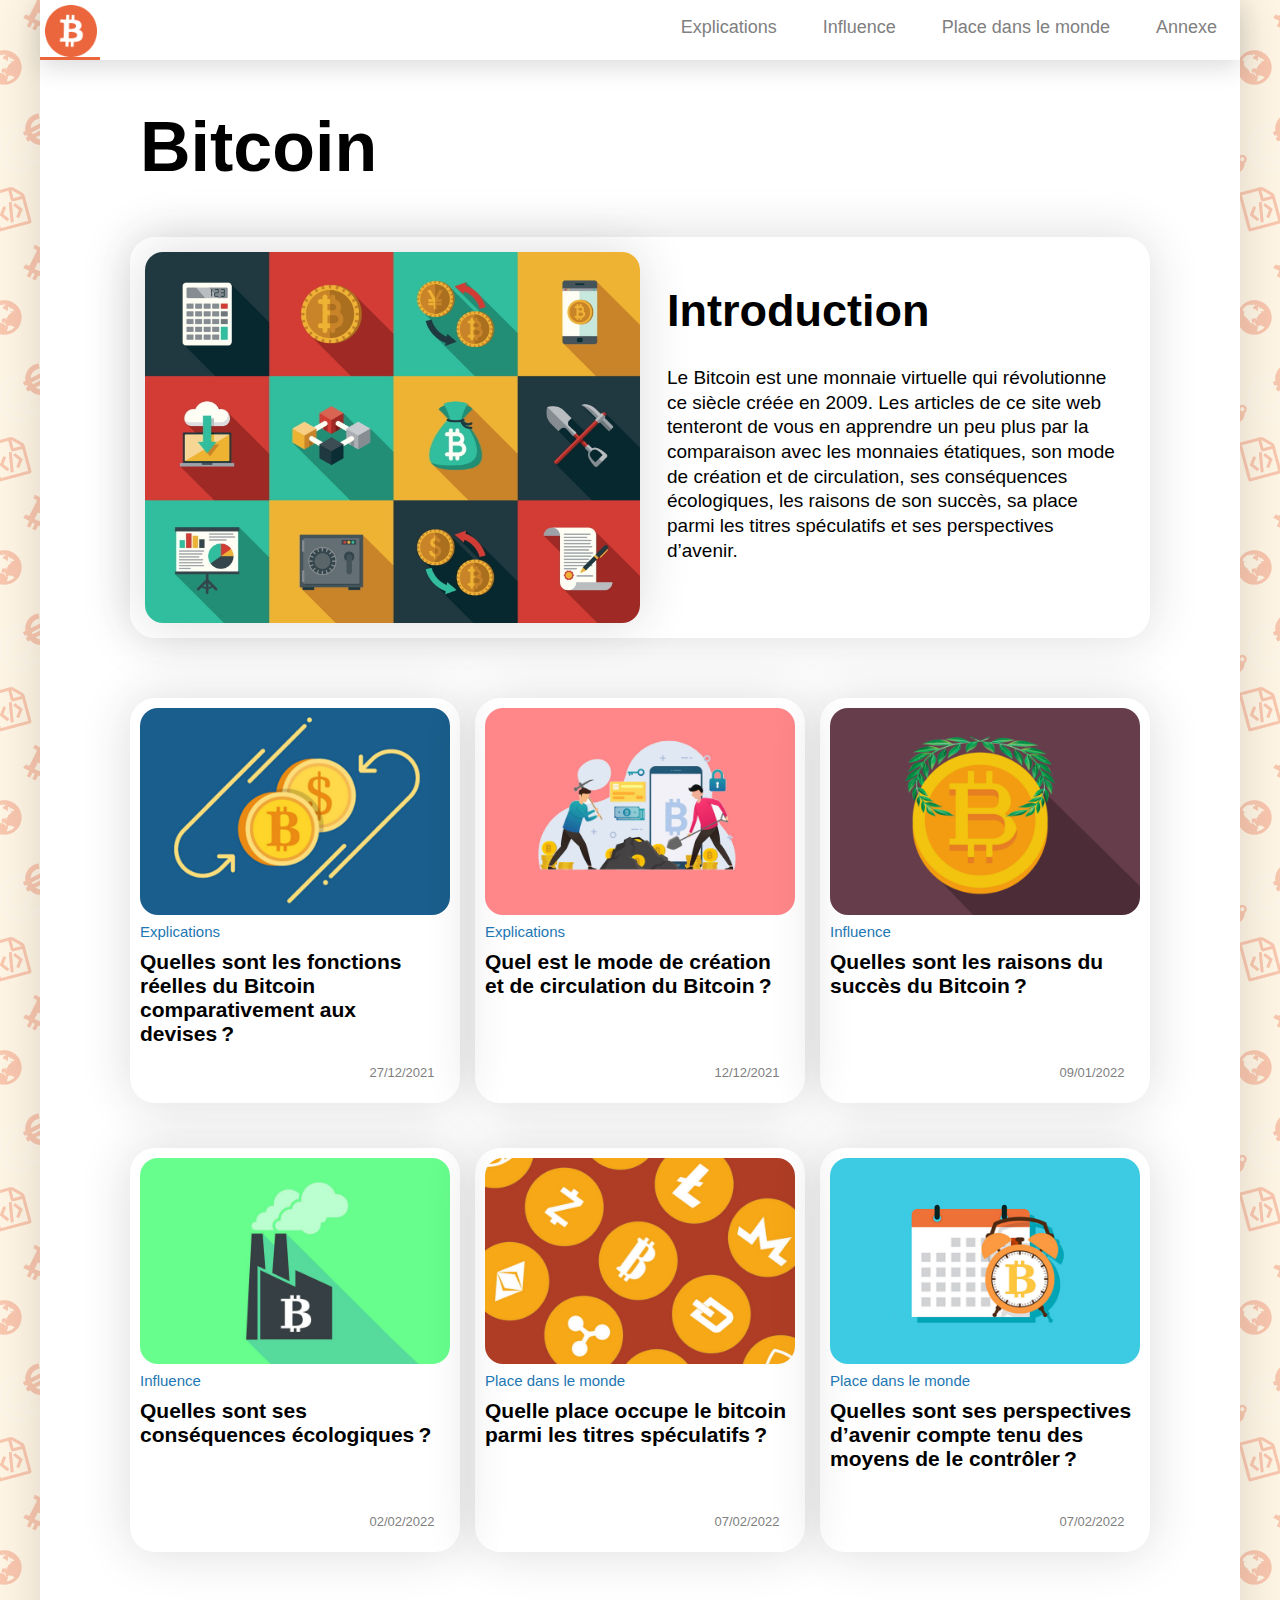
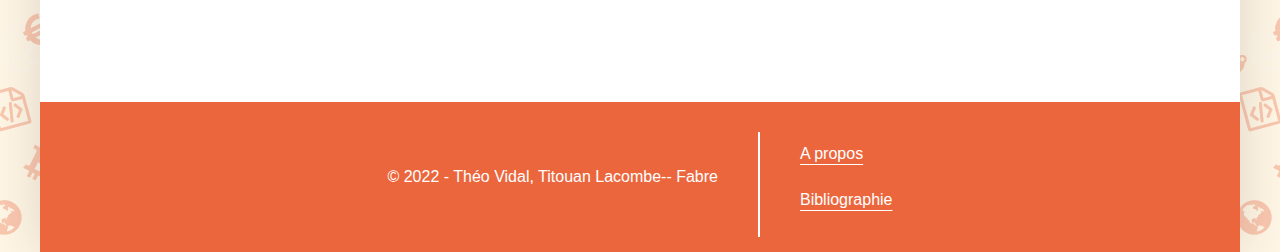
==== commit b731281c: "la big maj" ====
--- a/index.html
+++ b/index.html
@@ -12,7 +12,8 @@
     <link rel="preconnect" href="https://fonts.googleapis.com">
     <link rel="preconnect" href="https://fonts.gstatic.com" crossorigin>
     <link href="https://fonts.googleapis.com/css2?family=Work+Sans:wght@400;500&display=swap" rel="stylesheet">
-    <title>Bitcoin</title>
+    <title>Bitcoin - Explications</title>
+    <link rel="icon" href="./img/Bitcoin.svg.png">
 
 </head>
 
@@ -20,16 +21,22 @@
 
     <main class="page_acceuil">
         <nav>
-            <div>
-                <!-- <img src="./img/Bitcoin.svg.png" alt="Logo Bitcoin"> -->
-            </div>
+            <a href="#" class="selected_article" ><img src="./img/Bitcoin.svg.png" alt="Logo Bitcoin"><span>Menu Pricipale</span></a>
+            <input type="checkbox" id="hamburger">
+            <label for="hamburger">
+                <svg viewBox="0 0 100 80" width="45" height="55">
+                    <rect width="100" height="13" rx="6" ry="6"></rect>
+                    <rect y="30" width="100" height="13" rx="6" ry="6"></rect>
+                    <rect y="60" width="100" height="13" rx="6" ry="6"></rect>
+                  </svg>
+            </label>
             <ol>
-                <li class="selected_article">
+                <li >
                     <a href="./article-1">Explications</a>
                     <div class="sous_menu">
                         <ul>
                             <li><a href="./article-1">Quelles sont les fonctions réelles du Bitcoin comparativement aux devises ?</a></li>
-                            <li><a href="./article-2">Quelle est le mode de création et de circulation du bitcoin ?</a></li>
+                            <li><a href="./article-2">Quel est le mode de création et de circulation du bitcoin ?</a></li>
                         </ul>
                     </div>
                 </li>
@@ -38,7 +45,7 @@
                     <div class="sous_menu">
                         <ul>
                             <li><a href="./article-3">Quelles sont les raisons du succès du Bitcoin ?</a></li>
-                            <li><a href="./article-4">Quelle sont ses conséquences écologiques ?</a></li>
+                            <li><a href="./article-4">Quelles sont ses conséquences écologiques ?</a></li>
                         </ul>
                     </div>
                 </li>
@@ -66,11 +73,10 @@
         <h1>Bitcoin</h1>
         <div class="home_intro">
             <a href="./article-1">
-                <img src="img/intro.jpg" alt="Introduction">
-                <div>
-                    <span>Aut quas vero 33 aperiam</span>
+                <img src="./img/intro.jpg" alt="Introduction" style="flex:1">
+                <div style="flex:1">
                     <h3>Introduction</h3>
-                    <p>Le Bitcoin est une monnaie virtuelle qui révolutionne ce siècle créée en 2009. Les articles de ce site web tenteront de vous en apprendre un peu plus par la comparaison avec les monnaies étatiques, son mode de création et de circulation, ses conséquences écologiques, les raisons de son succès, sa place parmi les titres spéculatifs et ses perspectives d’avenir.</p>
+                    <p style="line-height: 1.3;">Le Bitcoin est une monnaie virtuelle qui révolutionne ce siècle créée en 2009. Les articles de ce site web tenteront de vous en apprendre un peu plus par la comparaison avec les monnaies étatiques, son mode de création et de circulation, ses conséquences écologiques, les raisons de son succès, sa place parmi les titres spéculatifs et ses perspectives d’avenir.</p>
                 </div>
             </a>
         </div>
@@ -78,23 +84,23 @@
         <div class="container">
             <section class="sous_article ">
                 <a href="./article-1/">
-                        <img src="img/Image_Article_1.jpg" alt="Quelles sont les foncions réelles du Bitcoin comparativement aux devises ?">
+                        <img src="./img/Image_Article_1.jpg" alt="Quelles sont les fonctions réelles du Bitcoin comparativement aux devises ?">
                     <span>Explications</span>
-                    <h3>Quelles sont les foncions réelles du Bitcoin comparativement aux devises&#8239;?</h3>
+                    <h3>Quelles sont les fonctions réelles du Bitcoin comparativement aux devises&#8239;?</h3>
                     <p class="sous_article_date">27/12/2021</p>
                 </a>
             </section>
             <section class="sous_article ">
                 <a href="./article-2/">
-                        <img src="img/Image_Article_2.jpg" alt="Quelle est le mode de création et de circulation du bitcoin ?">
+                        <img src="./img/Image_Article_2.jpg" alt="Quel est le mode de création et de circulation du bitcoin ?">
                     <span>Explications</span>
-                    <h3>Quelle est le mode de création et de circulation du Bitcoin&#8239;?</h3>
+                    <h3>Quel est le mode de création et de circulation du Bitcoin&#8239;?</h3>
                     <p class="sous_article_date">12/12/2021</p>
                 </a>
             </section>
             <section class="sous_article ">
                 <a href="./article-3/">
-                        <img src="img/Image_Article_4.jpg" alt="Quelles sont les raisons du succès du Bitcoin ?">
+                        <img src="./img/Image_Article_4.jpg" alt="Quelles sont les raisons du succès du Bitcoin ?">
                         <span>Influence</span>
                         <h3>Quelles sont les raisons du succès du Bitcoin&#8239;?</h3>
                         <p class="sous_article_date">09/01/2022</p>
@@ -102,15 +108,15 @@
             </section>
             <section  id="special" class="sous_article">
                 <a href="./article-4/">
-                        <img src="img/Image_Article_3.jpg" alt="Quelle sont ses conséquences écologiques ?">
+                        <img src="./img/Image_Article_3.jpg" alt="Quelles sont ses conséquences écologiques ?">
                     <span>Influence</span>
-                    <h3>Quelle sont ses conséquences écologiques&#8239;?</h3>
+                    <h3>Quelles sont ses conséquences écologiques&#8239;?</h3>
                     <p class="sous_article_date">02/02/2022</p>
                 </a>
             </section>
             <section class="sous_article ">
                 <a href="./article-5/">
-                        <img src="img/Image_Article_5.jpg" alt="Quelle place occupe le bitcoin parmi les titres spéculatifs ?">
+                        <img src="./img/Image_Article_5.jpg" alt="Quelle place occupe le bitcoin parmi les titres spéculatifs ?">
                     <span>Place dans le monde</span>
                     <h3>Quelle place occupe le bitcoin parmi les titres spéculatifs&#8239;?</h3>
                     <p class="sous_article_date">07/02/2022 </p>
@@ -118,7 +124,7 @@
             </section>
             <section class="sous_article">
                 <a href="./article-6/">
-                        <img src="img/Image_Article_6.jpg" alt="Quelles sont ses perspectives d’avenir compte tenu des moyens de le contrôler ?">
+                        <img src="./img/Image_Article_6.jpg" alt="Quelles sont ses perspectives d’avenir compte tenu des moyens de le contrôler ?">
                     <span>Place dans le monde</span>
                     <h3>Quelles sont ses perspectives d’avenir compte tenu des moyens de le contrôler&#8239;?</h3>
                     <p class="sous_article_date">07/02/2022 </p>
--- a/styles.css
+++ b/styles.css
@@ -63,7 +63,7 @@
 h1 {
     margin-left: 100px;
     margin-bottom: 50px;
-    font-size: 85px;
+    font-size: 70px;
 }
 article > h1 {
     margin-left: 0;
@@ -98,16 +98,47 @@
     box-shadow : 0px 7px 25px 0 var(--shadow-color);
 }
 
-nav > div {
+nav > a {
     height: 100%;
-    width: 100px;
-}
-
-nav > div > img {
+    width: 60px;
+    transition: width 1s ;
+}
+
+/* Logo retour menu principal */
+nav > a > span {
+    display: block;
+    opacity: 0;
+    position: absolute;
+    margin-left: 60px;
+    margin-top: -46px;
+    font-size: 18px;
+    color: var(--main-style-color);
+    font-weight: 500;  
+    transition: opacity 1.2s, margin-left 1.2s;
+}
+
+nav > a:hover {
+    width: 195px;  
+    color: var(--main-style-color);
+    border-bottom: 3px solid var(--main-style-color);
+}
+nav > a:hover > span {
+    opacity: 1;
+    margin-left: 70px;
+}
+
+nav > a > img {
     margin : 5px;
-    height: 100%;
+    height: calc(100% - 5px);
     width: auto;
-}
+    transition: height 0.5s;
+}
+
+nav a:hover img {
+    height: calc(100% - 6px);
+}
+
+
 
 nav > ol {
     display: flex;
@@ -137,6 +168,15 @@
 ol > li:hover > .sous_menu {
     display: block;
 }
+
+#hamburger {
+    display: none;
+}
+
+label[for="hamburger"] {
+    display: none;
+}
+
 
 .sous_menu {
     display: none;
@@ -171,6 +211,10 @@
     list-style-type: none;
 }
 
+.sous_menu > ul > li {
+    width : 85%;
+}
+
 .sous_menu > ul > li:nth-of-type(2n+1){
     margin-left: 20px;
     animation: margin_li_sous_menu 1.5s cubic-bezier(.59,0,.42,1);
@@ -402,7 +446,7 @@
 }
 
 .article_title {
-    font-size: 32px;
+    font-size: 31.5px;
     font-family: 'Inter', sans-serif;
     font-weight: 600
 }
@@ -903,9 +947,9 @@
 }
 
 .biblio_title {
-    border: none;
-    padding: 0;
-    box-shadow: none;
+    border: none !important;
+    padding: 0 !important;
+    box-shadow: none !important;
 }
 
 .biblio a {
@@ -1010,9 +1054,63 @@
 
 
 
-
-
 @media screen and (max-width: 768px){
+
+    /* .sous_menu {
+        display: block;
+    }
+    nav > ol > li > a {
+        display: none
+    } */
+    label > svg > rect {
+        fill: gray;
+    }
+    
+    label[for="hamburger"] {
+        display: block;
+        position: absolute;
+        right: 10px;
+        border-radius: 10px;
+    }
+    #hamburger {
+        display: none;
+    }
+    nav > ol{
+        display: none;
+    }
+    #hamburger:checked ~ ol{
+        display: block;
+    }
+    #hamburger:checked ~ label > svg > rect{
+        fill: var(--main-style-color);
+    }
+    #hamburger:checked ~ ol > li > div{
+        display: block;
+    }
+    #hamburger ~ ol > a{
+        display: none;
+    }
+    #hamburger ~ ol > li > a{
+        display: none;
+    }
+    #hamburger:checked ~ ol > li{
+        height: 315%;
+    }
+    #hamburger:checked ~ ol > li:first-child{
+        margin-top: 21px
+    }
+    #hamburger:checked ~ ol ul::before{
+        height: 200px;
+        animation: none;
+    }
+    .sous_menu > ul > li > a {
+        background: none;
+        color: black
+    }
+    .sous_menu ul {
+        box-shadow: none;
+    }
+   
     .Article_Principal {
         width : 90%;
     }
@@ -1032,11 +1130,8 @@
         width: 100% !important;
     }
 
-    .carousel {
-        display: block;
-    }
     .carousel > .sous_article {
-        width: auto;
+        width: 100%;
     }
    
     .home_intro a {
@@ -1054,4 +1149,21 @@
     #img_vertical {
         display : none;
     }
+
+    h1 {
+        font-size: 36px;
+    }
+    .biblio > ul {
+        margin-left: 0;
+    }
+
+    .apropos > div {
+        display : block;
+    }
+    .apropos > div > div {
+        width: auto;
+    }
+    .barre {
+        display :none;
+    }
 }